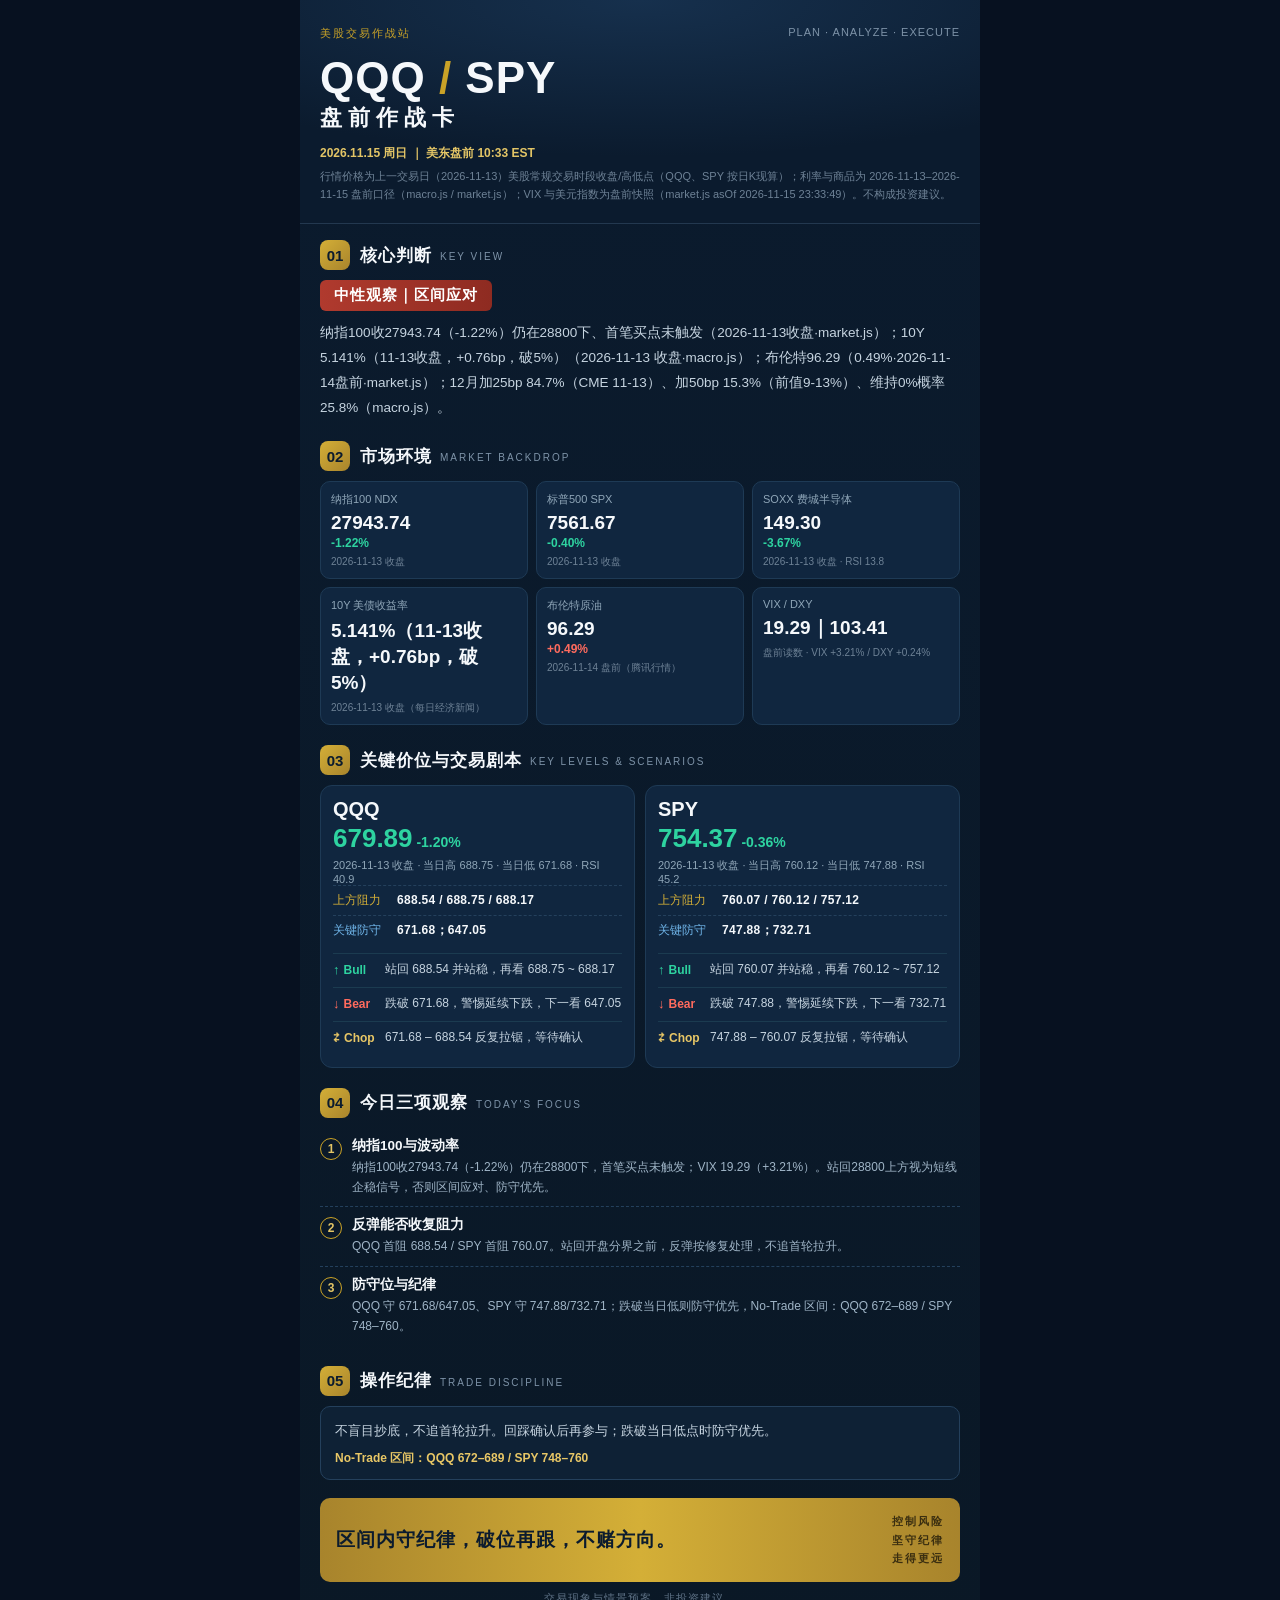
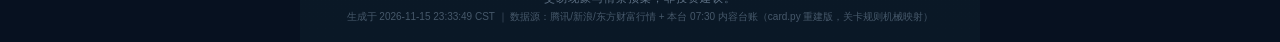
==== card.html @ 2111be75 "data: refresh 2026-11-15 15:33:56 UTC" ====
<!DOCTYPE html>
<html lang="zh-CN"><head><meta charset="UTF-8">
<meta name="viewport" content="width=device-width,initial-scale=1">
<title>QQQ / SPY 盘前作战卡 2026.11.15 周日</title>
<style>
*{margin:0;padding:0;box-sizing:border-box}
body{background:#071120;font-family:-apple-system,BlinkMacSystemFont,"PingFang SC","Hiragino Sans GB","Microsoft YaHei",sans-serif;color:#EAF0F6}
.card{max-width:680px;margin:0 auto;background:linear-gradient(180deg,#0B1B2E 0%,#0A1826 100%);padding:0 0 18px}
.hd{padding:26px 20px 20px;background:radial-gradient(120% 100% at 50% 0%,#16304D 0%,#0B1B2E 70%);border-bottom:1px solid #23384F}
.hd .brand{display:flex;justify-content:space-between;font-size:11px;color:#C9A227;letter-spacing:2px;margin-bottom:14px}
.hd .brand .r{color:#7E93A8;letter-spacing:1px}
.hd h1{font-size:44px;font-weight:900;color:#F5F8FB;letter-spacing:1px;line-height:1.05}
.hd h1 span{color:#C9A227}
.hd .sub{font-size:22px;font-weight:800;color:#F5F8FB;margin-top:2px;letter-spacing:6px}
.hd .meta{margin-top:12px;font-size:12px;color:#9FB4C6}
.hd .meta b{color:#E3C566;font-weight:700}
.hd .note{margin-top:6px;font-size:11px;color:#6E8296;line-height:1.6}
.sec{padding:16px 20px 4px}
.sec .st{display:flex;align-items:center;margin-bottom:10px}
.sec .no{width:30px;height:30px;border-radius:8px;background:linear-gradient(135deg,#D4AF37,#A8842C);color:#0B1B2E;font-weight:900;font-size:15px;display:flex;align-items:center;justify-content:center;margin-right:10px}
.sec .tt{font-size:17px;font-weight:800;color:#F5F8FB;letter-spacing:1px}
.sec .en{font-size:10px;color:#7E93A8;letter-spacing:2px;margin-left:8px;margin-top:3px}
.tag{display:inline-block;background:linear-gradient(90deg,#B03A2E,#8E2B21);color:#fff;font-size:15px;font-weight:800;padding:6px 14px;border-radius:6px;margin-bottom:10px;letter-spacing:1px}
.kv{font-size:13.5px;line-height:1.85;color:#C6D4E0}
.kv b{color:#F5F8FB}
.tiles{display:grid;grid-template-columns:1fr 1fr 1fr;gap:8px}
.tile{background:#10263F;border:1px solid #1E3A55;border-radius:10px;padding:10px 10px 9px}
.tile .l{font-size:11px;color:#8FA6B8;margin-bottom:5px;white-space:nowrap;overflow:hidden;text-overflow:ellipsis}
.tile .v{font-size:19px;font-weight:800;color:#F5F8FB}
.tile .p{font-size:12px;font-weight:700;margin-top:2px}
.tile .s{font-size:10px;color:#6E8296;margin-top:4px;line-height:1.5}
.up{color:#FF6B5E}.dn{color:#2ED3A0}
.cols{display:grid;grid-template-columns:1fr 1fr;gap:10px}
.panel{background:#10263F;border:1px solid #1E3A55;border-radius:12px;padding:12px}
.panel .tk{font-size:20px;font-weight:900;color:#F5F8FB}
.panel .px{font-size:26px;font-weight:900;margin-top:2px}
.panel .hl{font-size:11px;color:#8FA6B8;margin-top:4px}
.lv{display:flex;border-top:1px dashed #24405C;padding:6px 0;font-size:12px;align-items:baseline}
.lv .k{width:64px;color:#8FA6B8;flex:none}
.lv .val{color:#F5F8FB;font-weight:700;letter-spacing:.3px}
.lv.gold .k{color:#D4AF37}
.lv.blue .k{color:#6FB4E8}
.sc{margin-top:8px}
.sc .row{display:flex;align-items:flex-start;padding:6px 0;border-top:1px solid #1B3B50;font-size:12px;line-height:1.6}
.sc .row .lb{flex:none;width:52px;font-weight:800;display:flex;align-items:center}
.sc .row .tx{color:#C6D4E0}
.sc .b .lb{color:#2ED3A0}.sc .r .lb{color:#FF6B5E}.sc .c .lb{color:#E8C766}
.sc .ar{font-size:13px;margin-right:4px}
.obs{display:flex;padding:9px 0;border-bottom:1px dashed #24405C}
.obs:last-child{border-bottom:none}
.obs .n{flex:none;width:22px;height:22px;border-radius:50%;border:1px solid #C9A227;color:#E3C566;font-size:12px;font-weight:800;display:flex;align-items:center;justify-content:center;margin-right:10px;margin-top:1px}
.obs .t{font-size:13.5px;font-weight:800;color:#F5F8FB}
.obs .d{font-size:12px;color:#9FB4C6;line-height:1.7;margin-top:2px}
.disc{background:#0E2135;border:1px solid #24405C;border-radius:10px;padding:12px 14px}
.disc .p1{font-size:13px;color:#C6D4E0;line-height:1.8}
.disc .nt{margin-top:8px;font-size:12px;color:#E8C766;font-weight:700}
.banner{margin:14px 20px 0;background:linear-gradient(90deg,#A8842C,#D4AF37,#A8842C);border-radius:10px;padding:14px 16px;display:flex;justify-content:space-between;align-items:center}
.banner .big{font-size:19px;font-weight:900;color:#0B1B2E;letter-spacing:1px}
.banner .side{font-size:11px;color:#3A2E10;font-weight:800;text-align:right;line-height:1.7;letter-spacing:2px}
.foot-note{text-align:center;font-size:10.5px;color:#5E7185;margin-top:10px;letter-spacing:1px}
.gen{text-align:center;font-size:10px;color:#46586A;margin-top:4px}
</style></head>
<body><div class="card">
<div class="hd">
  <div class="brand"><div>美股交易作战站</div><div class="r">PLAN · ANALYZE · EXECUTE</div></div>
  <h1>QQQ <span>/</span> SPY</h1>
  <div class="sub">盘前作战卡</div>
  <div class="meta"><b>2026.11.15 周日 ｜ 美东盘前 10:33 EST</b></div>
  <div class="note">行情价格为上一交易日（2026-11-13）美股常规交易时段收盘/高低点（QQQ、SPY 按日K现算）；利率与商品为 2026-11-13–2026-11-15 盘前口径（macro.js / market.js）；VIX 与美元指数为盘前快照（market.js asOf 2026-11-15 23:33:49）。不构成投资建议。</div>
</div>

<div class="sec"><div class="st"><div class="no">01</div><div class="tt">核心判断</div><div class="en">KEY VIEW</div></div>
  <div class="tag">中性观察｜区间应对</div>
  <div class="kv">纳指100收27943.74（-1.22%）仍在28800下、首笔买点未触发（2026-11-13收盘·market.js）；10Y 5.141%（11-13收盘，+0.76bp，破5%）（2026-11-13 收盘·macro.js）；布伦特96.29（0.49%·2026-11-14盘前·market.js）；12月加25bp 84.7%（CME 11-13）、加50bp 15.3%（前值9-13%）、维持0%概率25.8%（macro.js）。</div>
</div>

<div class="sec"><div class="st"><div class="no">02</div><div class="tt">市场环境</div><div class="en">MARKET BACKDROP</div></div>
  <div class="tiles"><div class="tile"><div class="l">纳指100 NDX</div><div class="v">27943.74</div><div class="p dn">-1.22%</div><div class="s">2026-11-13 收盘</div></div><div class="tile"><div class="l">标普500 SPX</div><div class="v">7561.67</div><div class="p dn">-0.40%</div><div class="s">2026-11-13 收盘</div></div><div class="tile"><div class="l">SOXX 费城半导体</div><div class="v">149.30</div><div class="p dn">-3.67%</div><div class="s">2026-11-13 收盘 · RSI 13.8</div></div><div class="tile"><div class="l">10Y 美债收益率</div><div class="v">5.141%（11-13收盘，+0.76bp，破5%）</div><div class="p "></div><div class="s">2026-11-13 收盘（每日经济新闻）</div></div><div class="tile"><div class="l">布伦特原油</div><div class="v">96.29</div><div class="p up">+0.49%</div><div class="s">2026-11-14 盘前（腾讯行情）</div></div><div class="tile"><div class="l">VIX / DXY</div><div class="v">19.29｜103.41</div><div class="p "></div><div class="s">盘前读数 · VIX +3.21% / DXY +0.24%</div></div></div>
</div>

<div class="sec"><div class="st"><div class="no">03</div><div class="tt">关键价位与交易剧本</div><div class="en">KEY LEVELS &amp; SCENARIOS</div></div>
  <div class="cols"><div class="panel"><div class="tk">QQQ</div><div class="px dn">679.89<span style="font-size:14px"> -1.20%</span></div><div class="hl">2026-11-13 收盘 · 当日高 688.75 · 当日低 671.68 · RSI 40.9</div><div class="lv gold"><div class="k">上方阻力</div><div class="val">688.54 / 688.75 / 688.17</div></div><div class="lv blue"><div class="k">关键防守</div><div class="val">671.68；647.05</div></div><div class="sc"><div class="row b"><div class="lb"><span class="ar">↑</span>Bull</div><div class="tx">站回 688.54 并站稳，再看 688.75 ~ 688.17</div></div><div class="row r"><div class="lb"><span class="ar">↓</span>Bear</div><div class="tx">跌破 671.68，警惕延续下跌，下一看 647.05</div></div><div class="row c"><div class="lb"><span class="ar">⇄</span>Chop</div><div class="tx">671.68 – 688.54 反复拉锯，等待确认</div></div></div></div><div class="panel"><div class="tk">SPY</div><div class="px dn">754.37<span style="font-size:14px"> -0.36%</span></div><div class="hl">2026-11-13 收盘 · 当日高 760.12 · 当日低 747.88 · RSI 45.2</div><div class="lv gold"><div class="k">上方阻力</div><div class="val">760.07 / 760.12 / 757.12</div></div><div class="lv blue"><div class="k">关键防守</div><div class="val">747.88；732.71</div></div><div class="sc"><div class="row b"><div class="lb"><span class="ar">↑</span>Bull</div><div class="tx">站回 760.07 并站稳，再看 760.12 ~ 757.12</div></div><div class="row r"><div class="lb"><span class="ar">↓</span>Bear</div><div class="tx">跌破 747.88，警惕延续下跌，下一看 732.71</div></div><div class="row c"><div class="lb"><span class="ar">⇄</span>Chop</div><div class="tx">747.88 – 760.07 反复拉锯，等待确认</div></div></div></div></div>
</div>

<div class="sec"><div class="st"><div class="no">04</div><div class="tt">今日三项观察</div><div class="en">TODAY'S FOCUS</div></div>
  <div class="obs"><div class="n">1</div><div><div class="t">纳指100与波动率</div><div class="d">纳指100收27943.74（-1.22%）仍在28800下，首笔买点未触发；VIX 19.29（+3.21%）。站回28800上方视为短线企稳信号，否则区间应对、防守优先。</div></div></div><div class="obs"><div class="n">2</div><div><div class="t">反弹能否收复阻力</div><div class="d">QQQ 首阻 688.54 / SPY 首阻 760.07。站回开盘分界之前，反弹按修复处理，不追首轮拉升。</div></div></div><div class="obs"><div class="n">3</div><div><div class="t">防守位与纪律</div><div class="d">QQQ 守 671.68/647.05、SPY 守 747.88/732.71；跌破当日低则防守优先，No-Trade 区间：QQQ 672–689 / SPY 748–760。</div></div></div>
</div>

<div class="sec"><div class="st"><div class="no">05</div><div class="tt">操作纪律</div><div class="en">TRADE DISCIPLINE</div></div>
  <div class="disc">
    <div class="p1">不盲目抄底，不追首轮拉升。回踩确认后再参与；跌破当日低点时防守优先。</div>
    <div class="nt">No-Trade 区间：QQQ 672–689 / SPY 748–760</div>
  </div>
</div>

<div class="banner"><div class="big">区间内守纪律，破位再跟，不赌方向。</div><div class="side">控制风险<br>坚守纪律<br>走得更远</div></div>
<div class="foot-note">交易现象与情景预案，非投资建议。</div>
<div class="gen">生成于 2026-11-15 23:33:49 CST ｜ 数据源：腾讯/新浪/东方财富行情 + 本台 07:30 内容台账（card.py 重建版，关卡规则机械映射）</div>
</div></body></html>
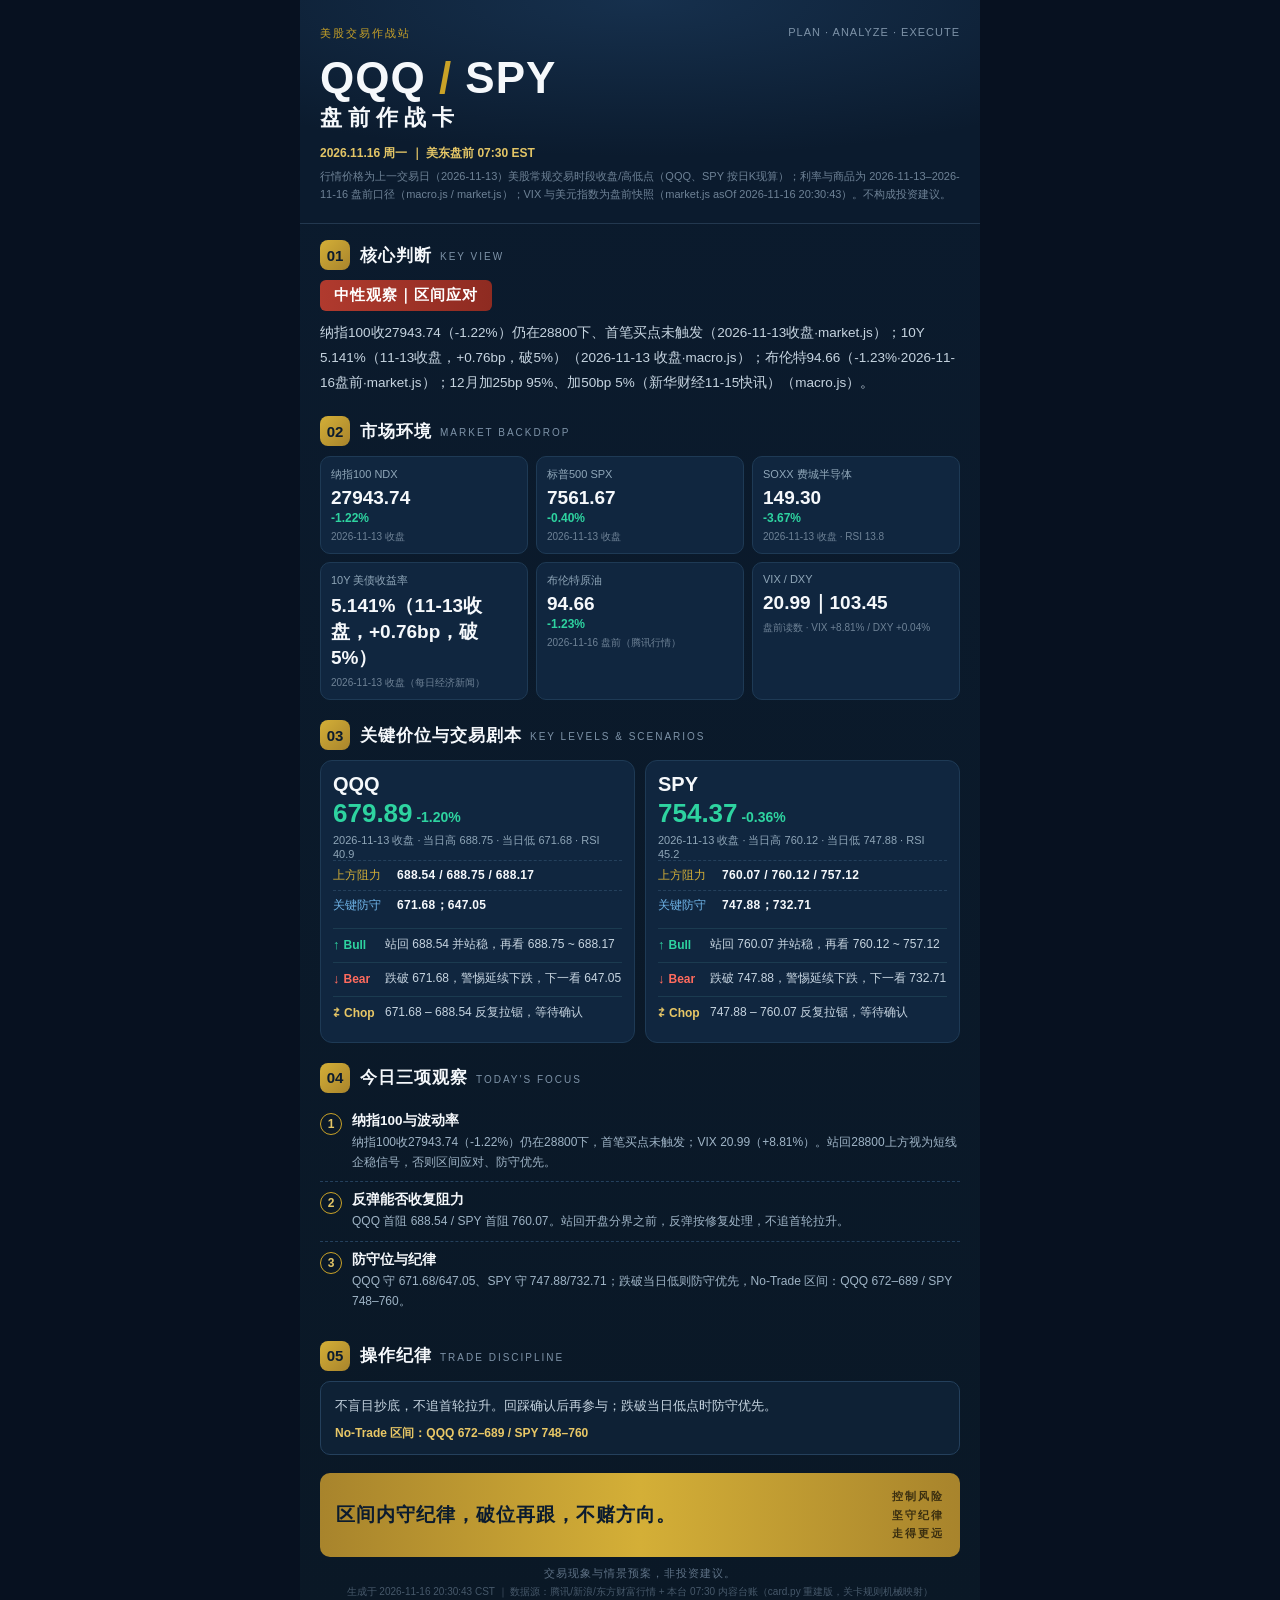
==== commit 74d96172: "data: refresh 2026-11-16T12:31:49Z" ====
--- a/card.html
+++ b/card.html
@@ -1,7 +1,7 @@
 <!DOCTYPE html>
 <html lang="zh-CN"><head><meta charset="UTF-8">
 <meta name="viewport" content="width=device-width,initial-scale=1">
-<title>QQQ / SPY 盘前作战卡 2026.11.15 周日</title>
+<title>QQQ / SPY 盘前作战卡 2026.11.16 周一</title>
 <style>
 *{margin:0;padding:0;box-sizing:border-box}
 body{background:#071120;font-family:-apple-system,BlinkMacSystemFont,"PingFang SC","Hiragino Sans GB","Microsoft YaHei",sans-serif;color:#EAF0F6}
@@ -65,17 +65,17 @@
   <div class="brand"><div>美股交易作战站</div><div class="r">PLAN · ANALYZE · EXECUTE</div></div>
   <h1>QQQ <span>/</span> SPY</h1>
   <div class="sub">盘前作战卡</div>
-  <div class="meta"><b>2026.11.15 周日 ｜ 美东盘前 10:33 EST</b></div>
-  <div class="note">行情价格为上一交易日（2026-11-13）美股常规交易时段收盘/高低点（QQQ、SPY 按日K现算）；利率与商品为 2026-11-13–2026-11-15 盘前口径（macro.js / market.js）；VIX 与美元指数为盘前快照（market.js asOf 2026-11-15 23:33:49）。不构成投资建议。</div>
+  <div class="meta"><b>2026.11.16 周一 ｜ 美东盘前 07:30 EST</b></div>
+  <div class="note">行情价格为上一交易日（2026-11-13）美股常规交易时段收盘/高低点（QQQ、SPY 按日K现算）；利率与商品为 2026-11-13–2026-11-16 盘前口径（macro.js / market.js）；VIX 与美元指数为盘前快照（market.js asOf 2026-11-16 20:30:43）。不构成投资建议。</div>
 </div>
 
 <div class="sec"><div class="st"><div class="no">01</div><div class="tt">核心判断</div><div class="en">KEY VIEW</div></div>
   <div class="tag">中性观察｜区间应对</div>
-  <div class="kv">纳指100收27943.74（-1.22%）仍在28800下、首笔买点未触发（2026-11-13收盘·market.js）；10Y 5.141%（11-13收盘，+0.76bp，破5%）（2026-11-13 收盘·macro.js）；布伦特96.29（0.49%·2026-11-14盘前·market.js）；12月加25bp 84.7%（CME 11-13）、加50bp 15.3%（前值9-13%）、维持0%概率25.8%（macro.js）。</div>
+  <div class="kv">纳指100收27943.74（-1.22%）仍在28800下、首笔买点未触发（2026-11-13收盘·market.js）；10Y 5.141%（11-13收盘，+0.76bp，破5%）（2026-11-13 收盘·macro.js）；布伦特94.66（-1.23%·2026-11-16盘前·market.js）；12月加25bp 95%、加50bp 5%（新华财经11-15快讯）（macro.js）。</div>
 </div>
 
 <div class="sec"><div class="st"><div class="no">02</div><div class="tt">市场环境</div><div class="en">MARKET BACKDROP</div></div>
-  <div class="tiles"><div class="tile"><div class="l">纳指100 NDX</div><div class="v">27943.74</div><div class="p dn">-1.22%</div><div class="s">2026-11-13 收盘</div></div><div class="tile"><div class="l">标普500 SPX</div><div class="v">7561.67</div><div class="p dn">-0.40%</div><div class="s">2026-11-13 收盘</div></div><div class="tile"><div class="l">SOXX 费城半导体</div><div class="v">149.30</div><div class="p dn">-3.67%</div><div class="s">2026-11-13 收盘 · RSI 13.8</div></div><div class="tile"><div class="l">10Y 美债收益率</div><div class="v">5.141%（11-13收盘，+0.76bp，破5%）</div><div class="p "></div><div class="s">2026-11-13 收盘（每日经济新闻）</div></div><div class="tile"><div class="l">布伦特原油</div><div class="v">96.29</div><div class="p up">+0.49%</div><div class="s">2026-11-14 盘前（腾讯行情）</div></div><div class="tile"><div class="l">VIX / DXY</div><div class="v">19.29｜103.41</div><div class="p "></div><div class="s">盘前读数 · VIX +3.21% / DXY +0.24%</div></div></div>
+  <div class="tiles"><div class="tile"><div class="l">纳指100 NDX</div><div class="v">27943.74</div><div class="p dn">-1.22%</div><div class="s">2026-11-13 收盘</div></div><div class="tile"><div class="l">标普500 SPX</div><div class="v">7561.67</div><div class="p dn">-0.40%</div><div class="s">2026-11-13 收盘</div></div><div class="tile"><div class="l">SOXX 费城半导体</div><div class="v">149.30</div><div class="p dn">-3.67%</div><div class="s">2026-11-13 收盘 · RSI 13.8</div></div><div class="tile"><div class="l">10Y 美债收益率</div><div class="v">5.141%（11-13收盘，+0.76bp，破5%）</div><div class="p "></div><div class="s">2026-11-13 收盘（每日经济新闻）</div></div><div class="tile"><div class="l">布伦特原油</div><div class="v">94.66</div><div class="p dn">-1.23%</div><div class="s">2026-11-16 盘前（腾讯行情）</div></div><div class="tile"><div class="l">VIX / DXY</div><div class="v">20.99｜103.45</div><div class="p "></div><div class="s">盘前读数 · VIX +8.81% / DXY +0.04%</div></div></div>
 </div>
 
 <div class="sec"><div class="st"><div class="no">03</div><div class="tt">关键价位与交易剧本</div><div class="en">KEY LEVELS &amp; SCENARIOS</div></div>
@@ -83,7 +83,7 @@
 </div>
 
 <div class="sec"><div class="st"><div class="no">04</div><div class="tt">今日三项观察</div><div class="en">TODAY'S FOCUS</div></div>
-  <div class="obs"><div class="n">1</div><div><div class="t">纳指100与波动率</div><div class="d">纳指100收27943.74（-1.22%）仍在28800下，首笔买点未触发；VIX 19.29（+3.21%）。站回28800上方视为短线企稳信号，否则区间应对、防守优先。</div></div></div><div class="obs"><div class="n">2</div><div><div class="t">反弹能否收复阻力</div><div class="d">QQQ 首阻 688.54 / SPY 首阻 760.07。站回开盘分界之前，反弹按修复处理，不追首轮拉升。</div></div></div><div class="obs"><div class="n">3</div><div><div class="t">防守位与纪律</div><div class="d">QQQ 守 671.68/647.05、SPY 守 747.88/732.71；跌破当日低则防守优先，No-Trade 区间：QQQ 672–689 / SPY 748–760。</div></div></div>
+  <div class="obs"><div class="n">1</div><div><div class="t">纳指100与波动率</div><div class="d">纳指100收27943.74（-1.22%）仍在28800下，首笔买点未触发；VIX 20.99（+8.81%）。站回28800上方视为短线企稳信号，否则区间应对、防守优先。</div></div></div><div class="obs"><div class="n">2</div><div><div class="t">反弹能否收复阻力</div><div class="d">QQQ 首阻 688.54 / SPY 首阻 760.07。站回开盘分界之前，反弹按修复处理，不追首轮拉升。</div></div></div><div class="obs"><div class="n">3</div><div><div class="t">防守位与纪律</div><div class="d">QQQ 守 671.68/647.05、SPY 守 747.88/732.71；跌破当日低则防守优先，No-Trade 区间：QQQ 672–689 / SPY 748–760。</div></div></div>
 </div>
 
 <div class="sec"><div class="st"><div class="no">05</div><div class="tt">操作纪律</div><div class="en">TRADE DISCIPLINE</div></div>
@@ -95,5 +95,5 @@
 
 <div class="banner"><div class="big">区间内守纪律，破位再跟，不赌方向。</div><div class="side">控制风险<br>坚守纪律<br>走得更远</div></div>
 <div class="foot-note">交易现象与情景预案，非投资建议。</div>
-<div class="gen">生成于 2026-11-15 23:33:49 CST ｜ 数据源：腾讯/新浪/东方财富行情 + 本台 07:30 内容台账（card.py 重建版，关卡规则机械映射）</div>
+<div class="gen">生成于 2026-11-16 20:30:43 CST ｜ 数据源：腾讯/新浪/东方财富行情 + 本台 07:30 内容台账（card.py 重建版，关卡规则机械映射）</div>
 </div></body></html>
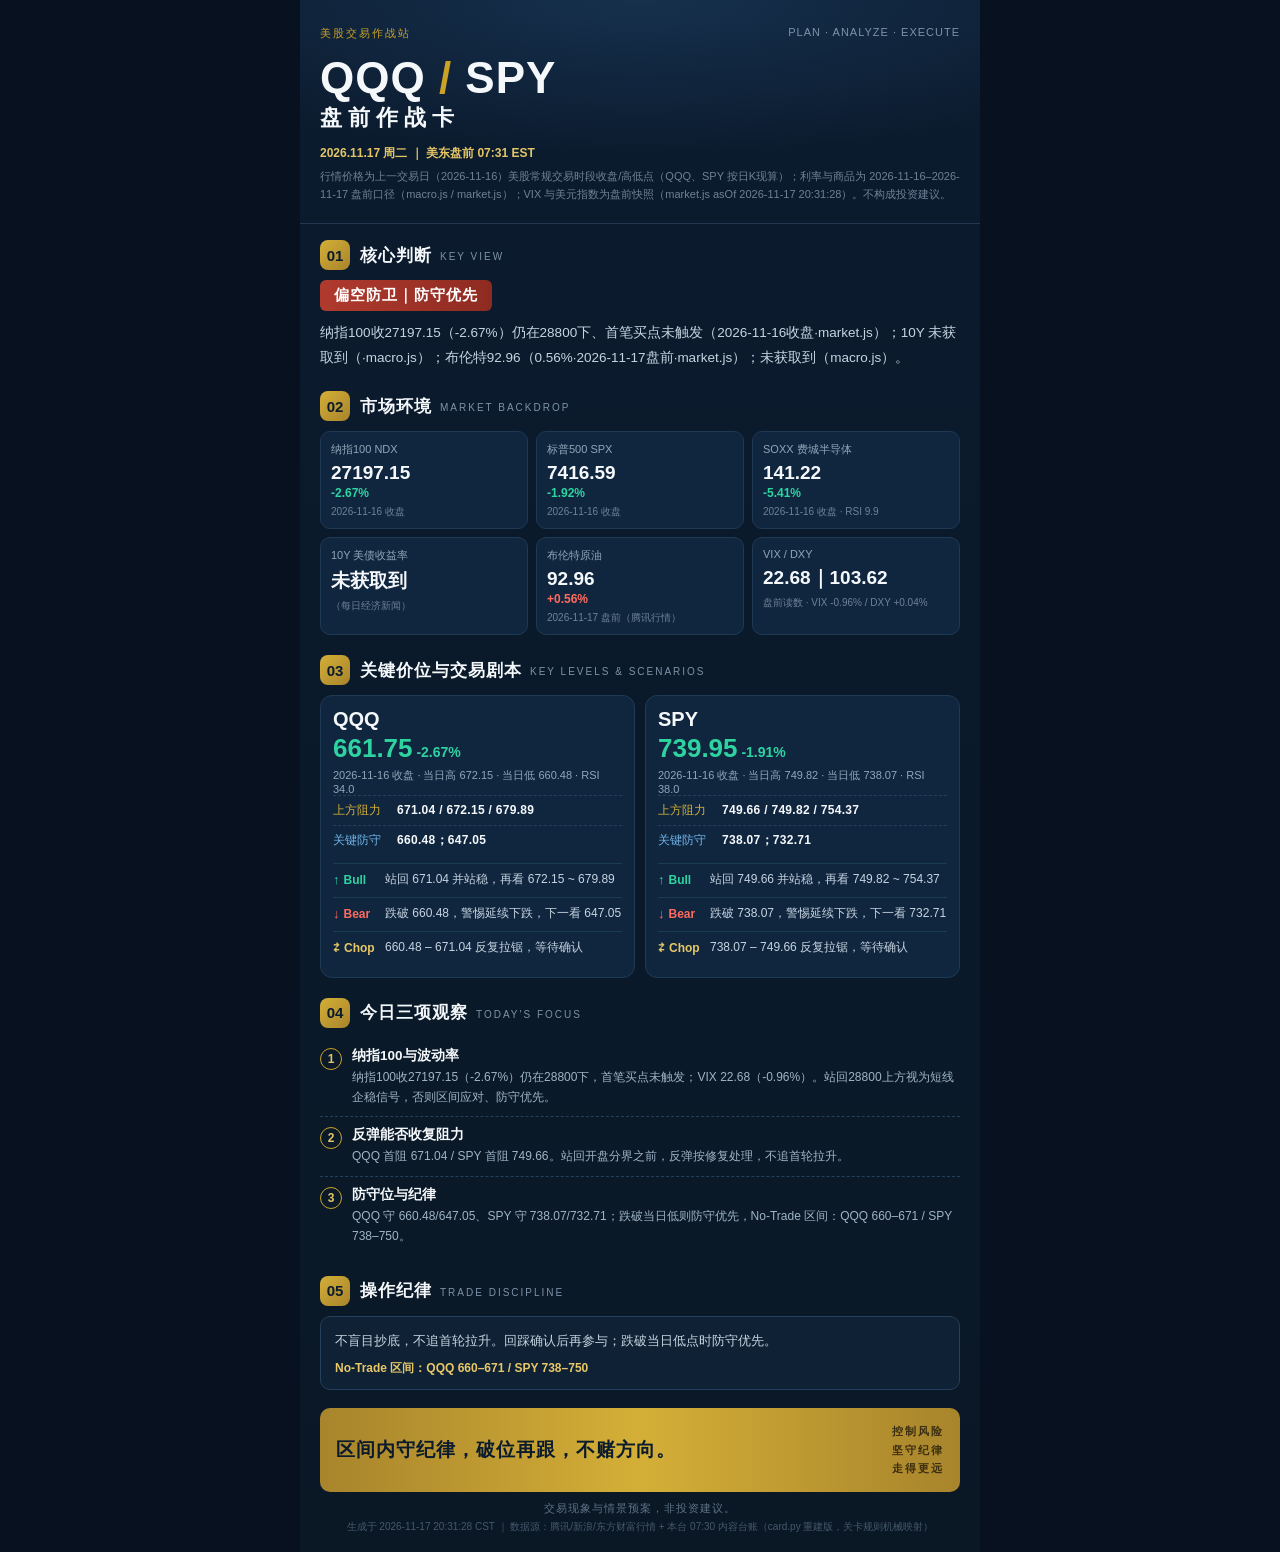
==== commit d2bb314c: "data: refresh 2026-11-17T12:32:02Z" ====
--- a/card.html
+++ b/card.html
@@ -1,7 +1,7 @@
 <!DOCTYPE html>
 <html lang="zh-CN"><head><meta charset="UTF-8">
 <meta name="viewport" content="width=device-width,initial-scale=1">
-<title>QQQ / SPY 盘前作战卡 2026.11.16 周一</title>
+<title>QQQ / SPY 盘前作战卡 2026.11.17 周二</title>
 <style>
 *{margin:0;padding:0;box-sizing:border-box}
 body{background:#071120;font-family:-apple-system,BlinkMacSystemFont,"PingFang SC","Hiragino Sans GB","Microsoft YaHei",sans-serif;color:#EAF0F6}
@@ -65,35 +65,35 @@
   <div class="brand"><div>美股交易作战站</div><div class="r">PLAN · ANALYZE · EXECUTE</div></div>
   <h1>QQQ <span>/</span> SPY</h1>
   <div class="sub">盘前作战卡</div>
-  <div class="meta"><b>2026.11.16 周一 ｜ 美东盘前 07:30 EST</b></div>
-  <div class="note">行情价格为上一交易日（2026-11-13）美股常规交易时段收盘/高低点（QQQ、SPY 按日K现算）；利率与商品为 2026-11-13–2026-11-16 盘前口径（macro.js / market.js）；VIX 与美元指数为盘前快照（market.js asOf 2026-11-16 20:30:43）。不构成投资建议。</div>
+  <div class="meta"><b>2026.11.17 周二 ｜ 美东盘前 07:31 EST</b></div>
+  <div class="note">行情价格为上一交易日（2026-11-16）美股常规交易时段收盘/高低点（QQQ、SPY 按日K现算）；利率与商品为 2026-11-16–2026-11-17 盘前口径（macro.js / market.js）；VIX 与美元指数为盘前快照（market.js asOf 2026-11-17 20:31:28）。不构成投资建议。</div>
 </div>
 
 <div class="sec"><div class="st"><div class="no">01</div><div class="tt">核心判断</div><div class="en">KEY VIEW</div></div>
-  <div class="tag">中性观察｜区间应对</div>
-  <div class="kv">纳指100收27943.74（-1.22%）仍在28800下、首笔买点未触发（2026-11-13收盘·market.js）；10Y 5.141%（11-13收盘，+0.76bp，破5%）（2026-11-13 收盘·macro.js）；布伦特94.66（-1.23%·2026-11-16盘前·market.js）；12月加25bp 95%、加50bp 5%（新华财经11-15快讯）（macro.js）。</div>
+  <div class="tag">偏空防卫｜防守优先</div>
+  <div class="kv">纳指100收27197.15（-2.67%）仍在28800下、首笔买点未触发（2026-11-16收盘·market.js）；10Y 未获取到（·macro.js）；布伦特92.96（0.56%·2026-11-17盘前·market.js）；未获取到（macro.js）。</div>
 </div>
 
 <div class="sec"><div class="st"><div class="no">02</div><div class="tt">市场环境</div><div class="en">MARKET BACKDROP</div></div>
-  <div class="tiles"><div class="tile"><div class="l">纳指100 NDX</div><div class="v">27943.74</div><div class="p dn">-1.22%</div><div class="s">2026-11-13 收盘</div></div><div class="tile"><div class="l">标普500 SPX</div><div class="v">7561.67</div><div class="p dn">-0.40%</div><div class="s">2026-11-13 收盘</div></div><div class="tile"><div class="l">SOXX 费城半导体</div><div class="v">149.30</div><div class="p dn">-3.67%</div><div class="s">2026-11-13 收盘 · RSI 13.8</div></div><div class="tile"><div class="l">10Y 美债收益率</div><div class="v">5.141%（11-13收盘，+0.76bp，破5%）</div><div class="p "></div><div class="s">2026-11-13 收盘（每日经济新闻）</div></div><div class="tile"><div class="l">布伦特原油</div><div class="v">94.66</div><div class="p dn">-1.23%</div><div class="s">2026-11-16 盘前（腾讯行情）</div></div><div class="tile"><div class="l">VIX / DXY</div><div class="v">20.99｜103.45</div><div class="p "></div><div class="s">盘前读数 · VIX +8.81% / DXY +0.04%</div></div></div>
+  <div class="tiles"><div class="tile"><div class="l">纳指100 NDX</div><div class="v">27197.15</div><div class="p dn">-2.67%</div><div class="s">2026-11-16 收盘</div></div><div class="tile"><div class="l">标普500 SPX</div><div class="v">7416.59</div><div class="p dn">-1.92%</div><div class="s">2026-11-16 收盘</div></div><div class="tile"><div class="l">SOXX 费城半导体</div><div class="v">141.22</div><div class="p dn">-5.41%</div><div class="s">2026-11-16 收盘 · RSI 9.9</div></div><div class="tile"><div class="l">10Y 美债收益率</div><div class="v">未获取到</div><div class="p "></div><div class="s">（每日经济新闻）</div></div><div class="tile"><div class="l">布伦特原油</div><div class="v">92.96</div><div class="p up">+0.56%</div><div class="s">2026-11-17 盘前（腾讯行情）</div></div><div class="tile"><div class="l">VIX / DXY</div><div class="v">22.68｜103.62</div><div class="p "></div><div class="s">盘前读数 · VIX -0.96% / DXY +0.04%</div></div></div>
 </div>
 
 <div class="sec"><div class="st"><div class="no">03</div><div class="tt">关键价位与交易剧本</div><div class="en">KEY LEVELS &amp; SCENARIOS</div></div>
-  <div class="cols"><div class="panel"><div class="tk">QQQ</div><div class="px dn">679.89<span style="font-size:14px"> -1.20%</span></div><div class="hl">2026-11-13 收盘 · 当日高 688.75 · 当日低 671.68 · RSI 40.9</div><div class="lv gold"><div class="k">上方阻力</div><div class="val">688.54 / 688.75 / 688.17</div></div><div class="lv blue"><div class="k">关键防守</div><div class="val">671.68；647.05</div></div><div class="sc"><div class="row b"><div class="lb"><span class="ar">↑</span>Bull</div><div class="tx">站回 688.54 并站稳，再看 688.75 ~ 688.17</div></div><div class="row r"><div class="lb"><span class="ar">↓</span>Bear</div><div class="tx">跌破 671.68，警惕延续下跌，下一看 647.05</div></div><div class="row c"><div class="lb"><span class="ar">⇄</span>Chop</div><div class="tx">671.68 – 688.54 反复拉锯，等待确认</div></div></div></div><div class="panel"><div class="tk">SPY</div><div class="px dn">754.37<span style="font-size:14px"> -0.36%</span></div><div class="hl">2026-11-13 收盘 · 当日高 760.12 · 当日低 747.88 · RSI 45.2</div><div class="lv gold"><div class="k">上方阻力</div><div class="val">760.07 / 760.12 / 757.12</div></div><div class="lv blue"><div class="k">关键防守</div><div class="val">747.88；732.71</div></div><div class="sc"><div class="row b"><div class="lb"><span class="ar">↑</span>Bull</div><div class="tx">站回 760.07 并站稳，再看 760.12 ~ 757.12</div></div><div class="row r"><div class="lb"><span class="ar">↓</span>Bear</div><div class="tx">跌破 747.88，警惕延续下跌，下一看 732.71</div></div><div class="row c"><div class="lb"><span class="ar">⇄</span>Chop</div><div class="tx">747.88 – 760.07 反复拉锯，等待确认</div></div></div></div></div>
+  <div class="cols"><div class="panel"><div class="tk">QQQ</div><div class="px dn">661.75<span style="font-size:14px"> -2.67%</span></div><div class="hl">2026-11-16 收盘 · 当日高 672.15 · 当日低 660.48 · RSI 34.0</div><div class="lv gold"><div class="k">上方阻力</div><div class="val">671.04 / 672.15 / 679.89</div></div><div class="lv blue"><div class="k">关键防守</div><div class="val">660.48；647.05</div></div><div class="sc"><div class="row b"><div class="lb"><span class="ar">↑</span>Bull</div><div class="tx">站回 671.04 并站稳，再看 672.15 ~ 679.89</div></div><div class="row r"><div class="lb"><span class="ar">↓</span>Bear</div><div class="tx">跌破 660.48，警惕延续下跌，下一看 647.05</div></div><div class="row c"><div class="lb"><span class="ar">⇄</span>Chop</div><div class="tx">660.48 – 671.04 反复拉锯，等待确认</div></div></div></div><div class="panel"><div class="tk">SPY</div><div class="px dn">739.95<span style="font-size:14px"> -1.91%</span></div><div class="hl">2026-11-16 收盘 · 当日高 749.82 · 当日低 738.07 · RSI 38.0</div><div class="lv gold"><div class="k">上方阻力</div><div class="val">749.66 / 749.82 / 754.37</div></div><div class="lv blue"><div class="k">关键防守</div><div class="val">738.07；732.71</div></div><div class="sc"><div class="row b"><div class="lb"><span class="ar">↑</span>Bull</div><div class="tx">站回 749.66 并站稳，再看 749.82 ~ 754.37</div></div><div class="row r"><div class="lb"><span class="ar">↓</span>Bear</div><div class="tx">跌破 738.07，警惕延续下跌，下一看 732.71</div></div><div class="row c"><div class="lb"><span class="ar">⇄</span>Chop</div><div class="tx">738.07 – 749.66 反复拉锯，等待确认</div></div></div></div></div>
 </div>
 
 <div class="sec"><div class="st"><div class="no">04</div><div class="tt">今日三项观察</div><div class="en">TODAY'S FOCUS</div></div>
-  <div class="obs"><div class="n">1</div><div><div class="t">纳指100与波动率</div><div class="d">纳指100收27943.74（-1.22%）仍在28800下，首笔买点未触发；VIX 20.99（+8.81%）。站回28800上方视为短线企稳信号，否则区间应对、防守优先。</div></div></div><div class="obs"><div class="n">2</div><div><div class="t">反弹能否收复阻力</div><div class="d">QQQ 首阻 688.54 / SPY 首阻 760.07。站回开盘分界之前，反弹按修复处理，不追首轮拉升。</div></div></div><div class="obs"><div class="n">3</div><div><div class="t">防守位与纪律</div><div class="d">QQQ 守 671.68/647.05、SPY 守 747.88/732.71；跌破当日低则防守优先，No-Trade 区间：QQQ 672–689 / SPY 748–760。</div></div></div>
+  <div class="obs"><div class="n">1</div><div><div class="t">纳指100与波动率</div><div class="d">纳指100收27197.15（-2.67%）仍在28800下，首笔买点未触发；VIX 22.68（-0.96%）。站回28800上方视为短线企稳信号，否则区间应对、防守优先。</div></div></div><div class="obs"><div class="n">2</div><div><div class="t">反弹能否收复阻力</div><div class="d">QQQ 首阻 671.04 / SPY 首阻 749.66。站回开盘分界之前，反弹按修复处理，不追首轮拉升。</div></div></div><div class="obs"><div class="n">3</div><div><div class="t">防守位与纪律</div><div class="d">QQQ 守 660.48/647.05、SPY 守 738.07/732.71；跌破当日低则防守优先，No-Trade 区间：QQQ 660–671 / SPY 738–750。</div></div></div>
 </div>
 
 <div class="sec"><div class="st"><div class="no">05</div><div class="tt">操作纪律</div><div class="en">TRADE DISCIPLINE</div></div>
   <div class="disc">
     <div class="p1">不盲目抄底，不追首轮拉升。回踩确认后再参与；跌破当日低点时防守优先。</div>
-    <div class="nt">No-Trade 区间：QQQ 672–689 / SPY 748–760</div>
+    <div class="nt">No-Trade 区间：QQQ 660–671 / SPY 738–750</div>
   </div>
 </div>
 
 <div class="banner"><div class="big">区间内守纪律，破位再跟，不赌方向。</div><div class="side">控制风险<br>坚守纪律<br>走得更远</div></div>
 <div class="foot-note">交易现象与情景预案，非投资建议。</div>
-<div class="gen">生成于 2026-11-16 20:30:43 CST ｜ 数据源：腾讯/新浪/东方财富行情 + 本台 07:30 内容台账（card.py 重建版，关卡规则机械映射）</div>
+<div class="gen">生成于 2026-11-17 20:31:28 CST ｜ 数据源：腾讯/新浪/东方财富行情 + 本台 07:30 内容台账（card.py 重建版，关卡规则机械映射）</div>
 </div></body></html>
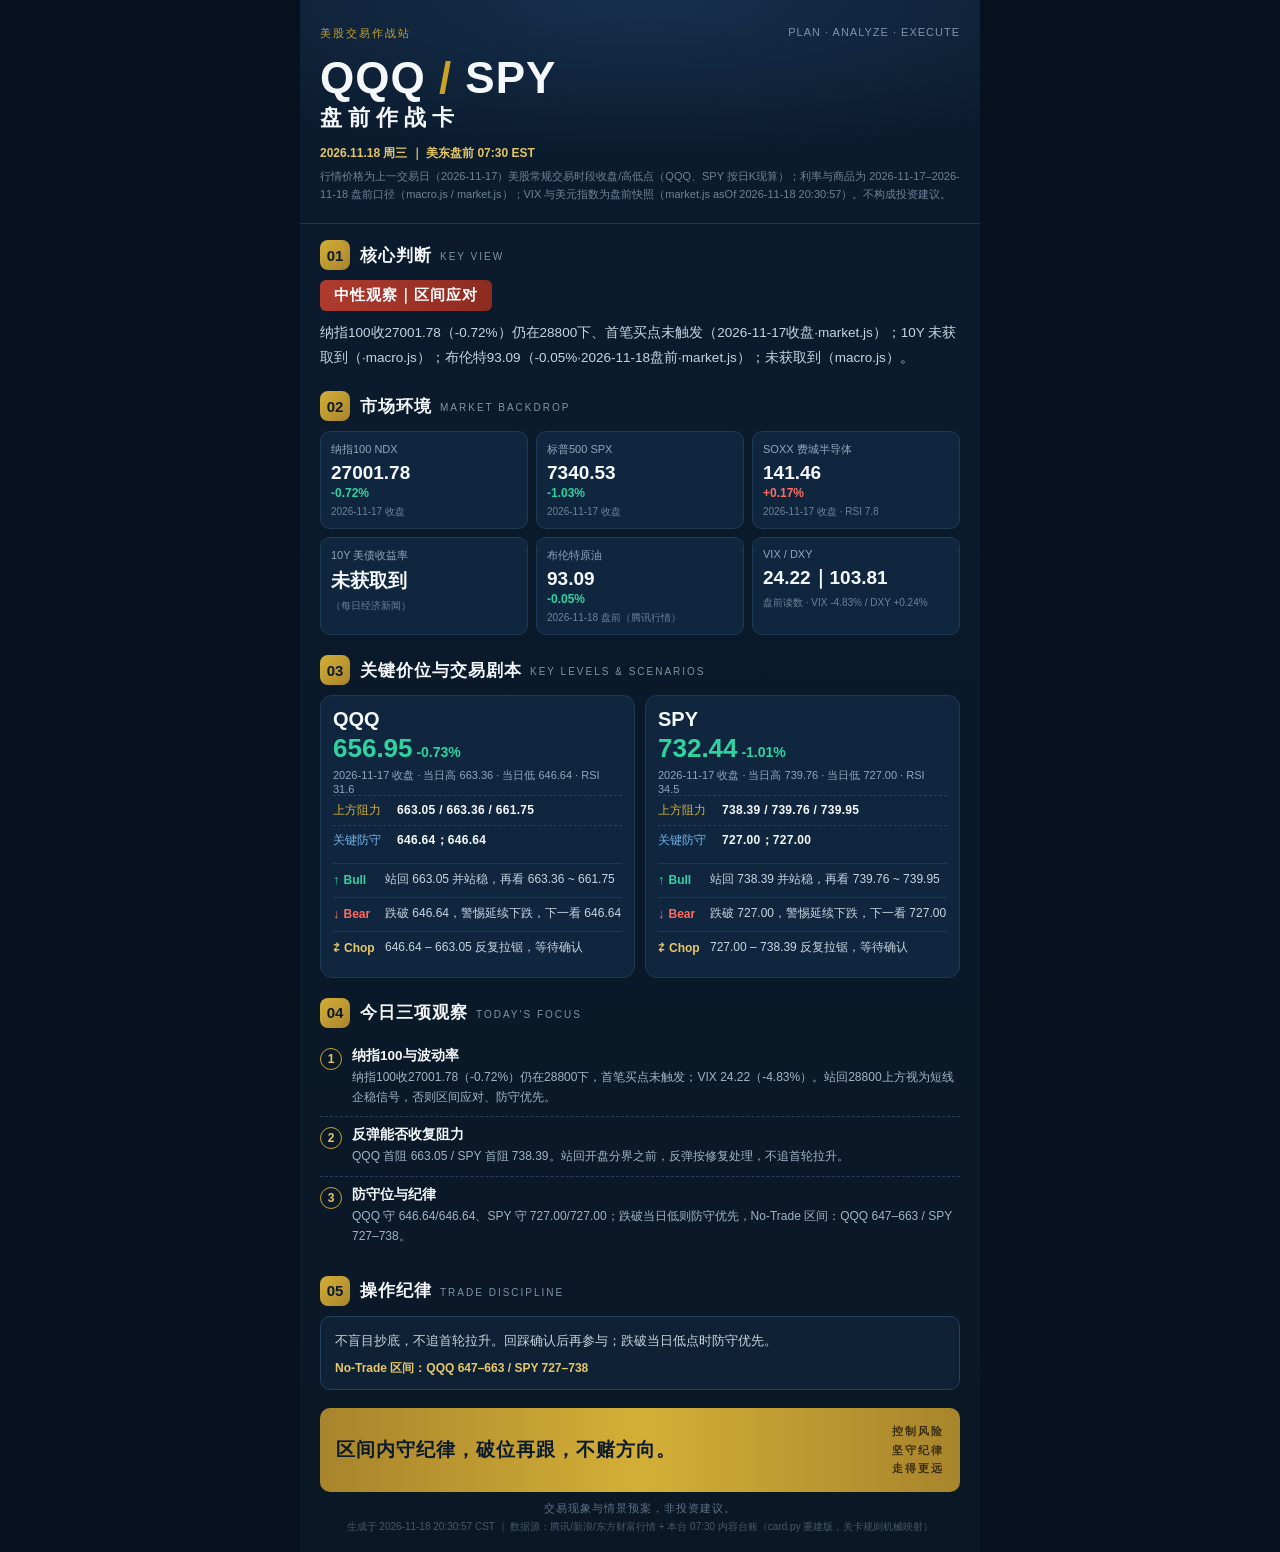
==== commit 8bae713c: "data: refresh 2026-11-18T12:31:22Z" ====
--- a/card.html
+++ b/card.html
@@ -1,7 +1,7 @@
 <!DOCTYPE html>
 <html lang="zh-CN"><head><meta charset="UTF-8">
 <meta name="viewport" content="width=device-width,initial-scale=1">
-<title>QQQ / SPY 盘前作战卡 2026.11.17 周二</title>
+<title>QQQ / SPY 盘前作战卡 2026.11.18 周三</title>
 <style>
 *{margin:0;padding:0;box-sizing:border-box}
 body{background:#071120;font-family:-apple-system,BlinkMacSystemFont,"PingFang SC","Hiragino Sans GB","Microsoft YaHei",sans-serif;color:#EAF0F6}
@@ -65,35 +65,35 @@
   <div class="brand"><div>美股交易作战站</div><div class="r">PLAN · ANALYZE · EXECUTE</div></div>
   <h1>QQQ <span>/</span> SPY</h1>
   <div class="sub">盘前作战卡</div>
-  <div class="meta"><b>2026.11.17 周二 ｜ 美东盘前 07:31 EST</b></div>
-  <div class="note">行情价格为上一交易日（2026-11-16）美股常规交易时段收盘/高低点（QQQ、SPY 按日K现算）；利率与商品为 2026-11-16–2026-11-17 盘前口径（macro.js / market.js）；VIX 与美元指数为盘前快照（market.js asOf 2026-11-17 20:31:28）。不构成投资建议。</div>
+  <div class="meta"><b>2026.11.18 周三 ｜ 美东盘前 07:30 EST</b></div>
+  <div class="note">行情价格为上一交易日（2026-11-17）美股常规交易时段收盘/高低点（QQQ、SPY 按日K现算）；利率与商品为 2026-11-17–2026-11-18 盘前口径（macro.js / market.js）；VIX 与美元指数为盘前快照（market.js asOf 2026-11-18 20:30:57）。不构成投资建议。</div>
 </div>
 
 <div class="sec"><div class="st"><div class="no">01</div><div class="tt">核心判断</div><div class="en">KEY VIEW</div></div>
-  <div class="tag">偏空防卫｜防守优先</div>
-  <div class="kv">纳指100收27197.15（-2.67%）仍在28800下、首笔买点未触发（2026-11-16收盘·market.js）；10Y 未获取到（·macro.js）；布伦特92.96（0.56%·2026-11-17盘前·market.js）；未获取到（macro.js）。</div>
+  <div class="tag">中性观察｜区间应对</div>
+  <div class="kv">纳指100收27001.78（-0.72%）仍在28800下、首笔买点未触发（2026-11-17收盘·market.js）；10Y 未获取到（·macro.js）；布伦特93.09（-0.05%·2026-11-18盘前·market.js）；未获取到（macro.js）。</div>
 </div>
 
 <div class="sec"><div class="st"><div class="no">02</div><div class="tt">市场环境</div><div class="en">MARKET BACKDROP</div></div>
-  <div class="tiles"><div class="tile"><div class="l">纳指100 NDX</div><div class="v">27197.15</div><div class="p dn">-2.67%</div><div class="s">2026-11-16 收盘</div></div><div class="tile"><div class="l">标普500 SPX</div><div class="v">7416.59</div><div class="p dn">-1.92%</div><div class="s">2026-11-16 收盘</div></div><div class="tile"><div class="l">SOXX 费城半导体</div><div class="v">141.22</div><div class="p dn">-5.41%</div><div class="s">2026-11-16 收盘 · RSI 9.9</div></div><div class="tile"><div class="l">10Y 美债收益率</div><div class="v">未获取到</div><div class="p "></div><div class="s">（每日经济新闻）</div></div><div class="tile"><div class="l">布伦特原油</div><div class="v">92.96</div><div class="p up">+0.56%</div><div class="s">2026-11-17 盘前（腾讯行情）</div></div><div class="tile"><div class="l">VIX / DXY</div><div class="v">22.68｜103.62</div><div class="p "></div><div class="s">盘前读数 · VIX -0.96% / DXY +0.04%</div></div></div>
+  <div class="tiles"><div class="tile"><div class="l">纳指100 NDX</div><div class="v">27001.78</div><div class="p dn">-0.72%</div><div class="s">2026-11-17 收盘</div></div><div class="tile"><div class="l">标普500 SPX</div><div class="v">7340.53</div><div class="p dn">-1.03%</div><div class="s">2026-11-17 收盘</div></div><div class="tile"><div class="l">SOXX 费城半导体</div><div class="v">141.46</div><div class="p up">+0.17%</div><div class="s">2026-11-17 收盘 · RSI 7.8</div></div><div class="tile"><div class="l">10Y 美债收益率</div><div class="v">未获取到</div><div class="p "></div><div class="s">（每日经济新闻）</div></div><div class="tile"><div class="l">布伦特原油</div><div class="v">93.09</div><div class="p dn">-0.05%</div><div class="s">2026-11-18 盘前（腾讯行情）</div></div><div class="tile"><div class="l">VIX / DXY</div><div class="v">24.22｜103.81</div><div class="p "></div><div class="s">盘前读数 · VIX -4.83% / DXY +0.24%</div></div></div>
 </div>
 
 <div class="sec"><div class="st"><div class="no">03</div><div class="tt">关键价位与交易剧本</div><div class="en">KEY LEVELS &amp; SCENARIOS</div></div>
-  <div class="cols"><div class="panel"><div class="tk">QQQ</div><div class="px dn">661.75<span style="font-size:14px"> -2.67%</span></div><div class="hl">2026-11-16 收盘 · 当日高 672.15 · 当日低 660.48 · RSI 34.0</div><div class="lv gold"><div class="k">上方阻力</div><div class="val">671.04 / 672.15 / 679.89</div></div><div class="lv blue"><div class="k">关键防守</div><div class="val">660.48；647.05</div></div><div class="sc"><div class="row b"><div class="lb"><span class="ar">↑</span>Bull</div><div class="tx">站回 671.04 并站稳，再看 672.15 ~ 679.89</div></div><div class="row r"><div class="lb"><span class="ar">↓</span>Bear</div><div class="tx">跌破 660.48，警惕延续下跌，下一看 647.05</div></div><div class="row c"><div class="lb"><span class="ar">⇄</span>Chop</div><div class="tx">660.48 – 671.04 反复拉锯，等待确认</div></div></div></div><div class="panel"><div class="tk">SPY</div><div class="px dn">739.95<span style="font-size:14px"> -1.91%</span></div><div class="hl">2026-11-16 收盘 · 当日高 749.82 · 当日低 738.07 · RSI 38.0</div><div class="lv gold"><div class="k">上方阻力</div><div class="val">749.66 / 749.82 / 754.37</div></div><div class="lv blue"><div class="k">关键防守</div><div class="val">738.07；732.71</div></div><div class="sc"><div class="row b"><div class="lb"><span class="ar">↑</span>Bull</div><div class="tx">站回 749.66 并站稳，再看 749.82 ~ 754.37</div></div><div class="row r"><div class="lb"><span class="ar">↓</span>Bear</div><div class="tx">跌破 738.07，警惕延续下跌，下一看 732.71</div></div><div class="row c"><div class="lb"><span class="ar">⇄</span>Chop</div><div class="tx">738.07 – 749.66 反复拉锯，等待确认</div></div></div></div></div>
+  <div class="cols"><div class="panel"><div class="tk">QQQ</div><div class="px dn">656.95<span style="font-size:14px"> -0.73%</span></div><div class="hl">2026-11-17 收盘 · 当日高 663.36 · 当日低 646.64 · RSI 31.6</div><div class="lv gold"><div class="k">上方阻力</div><div class="val">663.05 / 663.36 / 661.75</div></div><div class="lv blue"><div class="k">关键防守</div><div class="val">646.64；646.64</div></div><div class="sc"><div class="row b"><div class="lb"><span class="ar">↑</span>Bull</div><div class="tx">站回 663.05 并站稳，再看 663.36 ~ 661.75</div></div><div class="row r"><div class="lb"><span class="ar">↓</span>Bear</div><div class="tx">跌破 646.64，警惕延续下跌，下一看 646.64</div></div><div class="row c"><div class="lb"><span class="ar">⇄</span>Chop</div><div class="tx">646.64 – 663.05 反复拉锯，等待确认</div></div></div></div><div class="panel"><div class="tk">SPY</div><div class="px dn">732.44<span style="font-size:14px"> -1.01%</span></div><div class="hl">2026-11-17 收盘 · 当日高 739.76 · 当日低 727.00 · RSI 34.5</div><div class="lv gold"><div class="k">上方阻力</div><div class="val">738.39 / 739.76 / 739.95</div></div><div class="lv blue"><div class="k">关键防守</div><div class="val">727.00；727.00</div></div><div class="sc"><div class="row b"><div class="lb"><span class="ar">↑</span>Bull</div><div class="tx">站回 738.39 并站稳，再看 739.76 ~ 739.95</div></div><div class="row r"><div class="lb"><span class="ar">↓</span>Bear</div><div class="tx">跌破 727.00，警惕延续下跌，下一看 727.00</div></div><div class="row c"><div class="lb"><span class="ar">⇄</span>Chop</div><div class="tx">727.00 – 738.39 反复拉锯，等待确认</div></div></div></div></div>
 </div>
 
 <div class="sec"><div class="st"><div class="no">04</div><div class="tt">今日三项观察</div><div class="en">TODAY'S FOCUS</div></div>
-  <div class="obs"><div class="n">1</div><div><div class="t">纳指100与波动率</div><div class="d">纳指100收27197.15（-2.67%）仍在28800下，首笔买点未触发；VIX 22.68（-0.96%）。站回28800上方视为短线企稳信号，否则区间应对、防守优先。</div></div></div><div class="obs"><div class="n">2</div><div><div class="t">反弹能否收复阻力</div><div class="d">QQQ 首阻 671.04 / SPY 首阻 749.66。站回开盘分界之前，反弹按修复处理，不追首轮拉升。</div></div></div><div class="obs"><div class="n">3</div><div><div class="t">防守位与纪律</div><div class="d">QQQ 守 660.48/647.05、SPY 守 738.07/732.71；跌破当日低则防守优先，No-Trade 区间：QQQ 660–671 / SPY 738–750。</div></div></div>
+  <div class="obs"><div class="n">1</div><div><div class="t">纳指100与波动率</div><div class="d">纳指100收27001.78（-0.72%）仍在28800下，首笔买点未触发；VIX 24.22（-4.83%）。站回28800上方视为短线企稳信号，否则区间应对、防守优先。</div></div></div><div class="obs"><div class="n">2</div><div><div class="t">反弹能否收复阻力</div><div class="d">QQQ 首阻 663.05 / SPY 首阻 738.39。站回开盘分界之前，反弹按修复处理，不追首轮拉升。</div></div></div><div class="obs"><div class="n">3</div><div><div class="t">防守位与纪律</div><div class="d">QQQ 守 646.64/646.64、SPY 守 727.00/727.00；跌破当日低则防守优先，No-Trade 区间：QQQ 647–663 / SPY 727–738。</div></div></div>
 </div>
 
 <div class="sec"><div class="st"><div class="no">05</div><div class="tt">操作纪律</div><div class="en">TRADE DISCIPLINE</div></div>
   <div class="disc">
     <div class="p1">不盲目抄底，不追首轮拉升。回踩确认后再参与；跌破当日低点时防守优先。</div>
-    <div class="nt">No-Trade 区间：QQQ 660–671 / SPY 738–750</div>
+    <div class="nt">No-Trade 区间：QQQ 647–663 / SPY 727–738</div>
   </div>
 </div>
 
 <div class="banner"><div class="big">区间内守纪律，破位再跟，不赌方向。</div><div class="side">控制风险<br>坚守纪律<br>走得更远</div></div>
 <div class="foot-note">交易现象与情景预案，非投资建议。</div>
-<div class="gen">生成于 2026-11-17 20:31:28 CST ｜ 数据源：腾讯/新浪/东方财富行情 + 本台 07:30 内容台账（card.py 重建版，关卡规则机械映射）</div>
+<div class="gen">生成于 2026-11-18 20:30:57 CST ｜ 数据源：腾讯/新浪/东方财富行情 + 本台 07:30 内容台账（card.py 重建版，关卡规则机械映射）</div>
 </div></body></html>
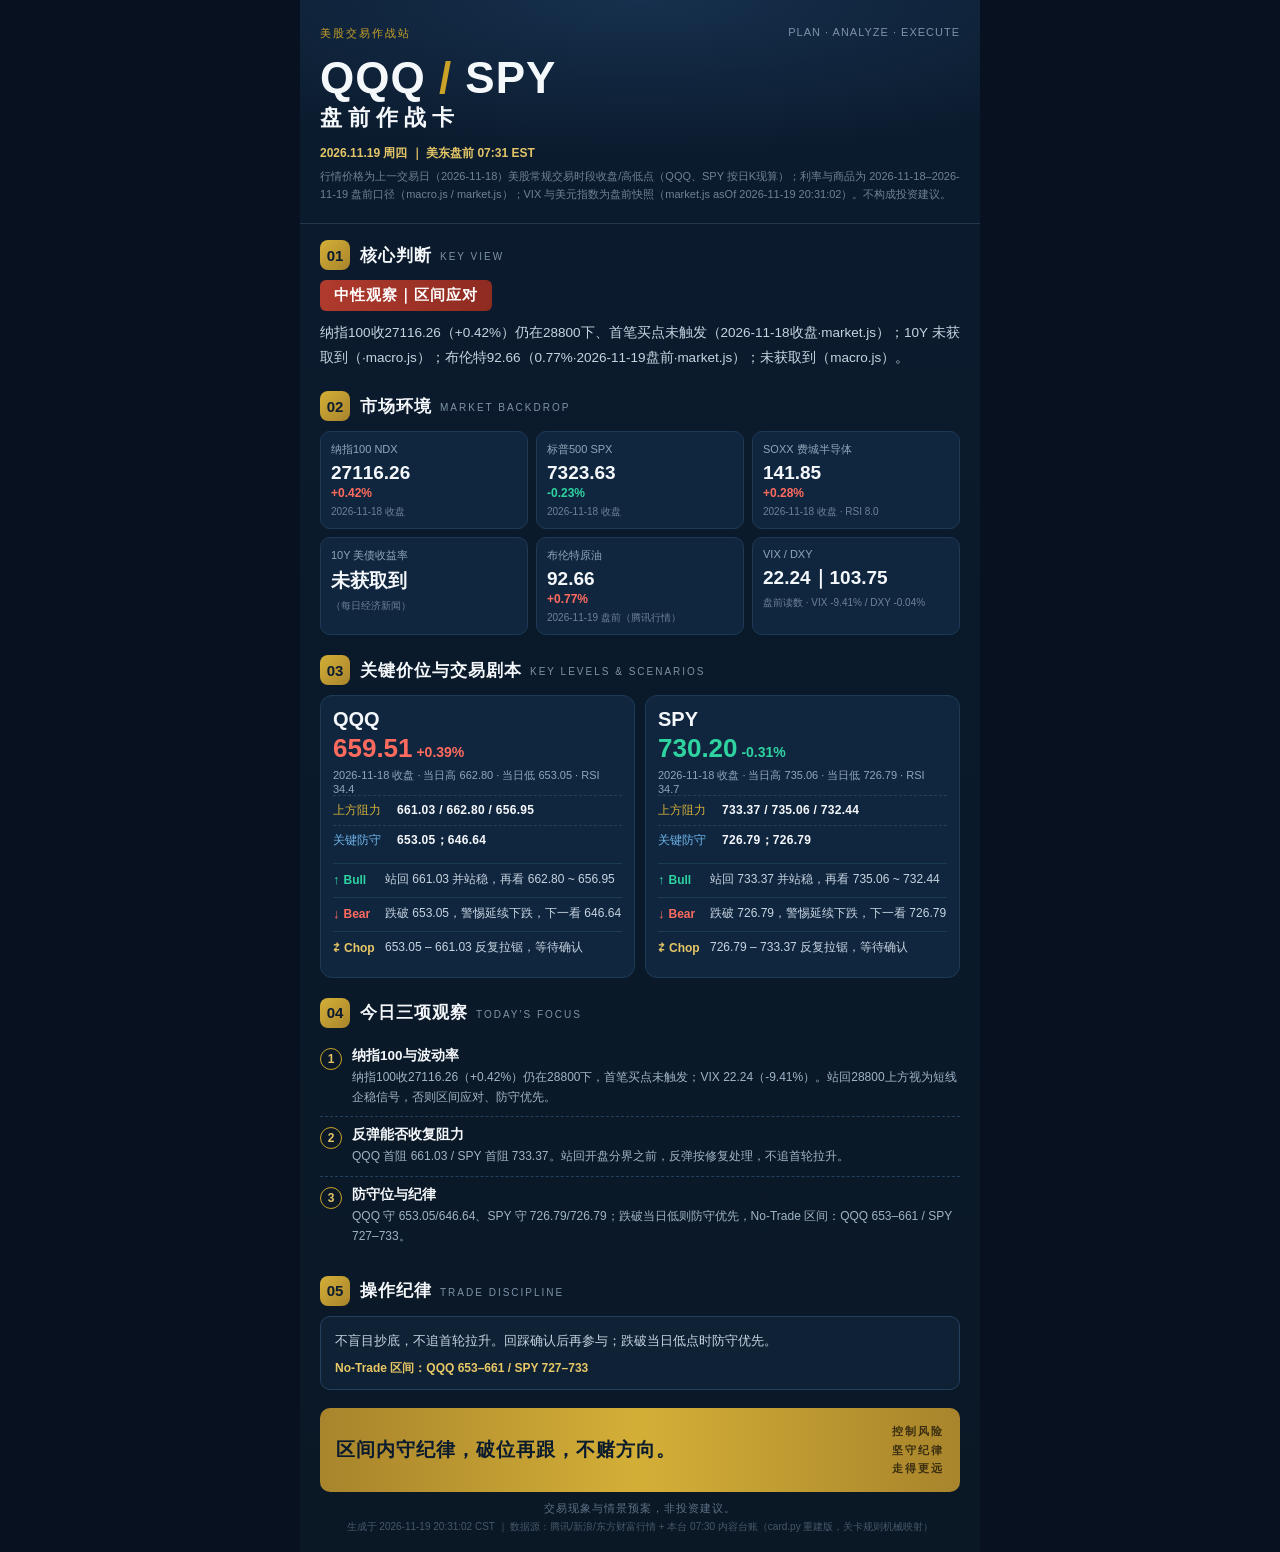
==== commit 1a6d2624: "data: refresh 2026-11-19T12:31:12Z" ====
--- a/card.html
+++ b/card.html
@@ -1,7 +1,7 @@
 <!DOCTYPE html>
 <html lang="zh-CN"><head><meta charset="UTF-8">
 <meta name="viewport" content="width=device-width,initial-scale=1">
-<title>QQQ / SPY 盘前作战卡 2026.11.18 周三</title>
+<title>QQQ / SPY 盘前作战卡 2026.11.19 周四</title>
 <style>
 *{margin:0;padding:0;box-sizing:border-box}
 body{background:#071120;font-family:-apple-system,BlinkMacSystemFont,"PingFang SC","Hiragino Sans GB","Microsoft YaHei",sans-serif;color:#EAF0F6}
@@ -65,35 +65,35 @@
   <div class="brand"><div>美股交易作战站</div><div class="r">PLAN · ANALYZE · EXECUTE</div></div>
   <h1>QQQ <span>/</span> SPY</h1>
   <div class="sub">盘前作战卡</div>
-  <div class="meta"><b>2026.11.18 周三 ｜ 美东盘前 07:30 EST</b></div>
-  <div class="note">行情价格为上一交易日（2026-11-17）美股常规交易时段收盘/高低点（QQQ、SPY 按日K现算）；利率与商品为 2026-11-17–2026-11-18 盘前口径（macro.js / market.js）；VIX 与美元指数为盘前快照（market.js asOf 2026-11-18 20:30:57）。不构成投资建议。</div>
+  <div class="meta"><b>2026.11.19 周四 ｜ 美东盘前 07:31 EST</b></div>
+  <div class="note">行情价格为上一交易日（2026-11-18）美股常规交易时段收盘/高低点（QQQ、SPY 按日K现算）；利率与商品为 2026-11-18–2026-11-19 盘前口径（macro.js / market.js）；VIX 与美元指数为盘前快照（market.js asOf 2026-11-19 20:31:02）。不构成投资建议。</div>
 </div>
 
 <div class="sec"><div class="st"><div class="no">01</div><div class="tt">核心判断</div><div class="en">KEY VIEW</div></div>
   <div class="tag">中性观察｜区间应对</div>
-  <div class="kv">纳指100收27001.78（-0.72%）仍在28800下、首笔买点未触发（2026-11-17收盘·market.js）；10Y 未获取到（·macro.js）；布伦特93.09（-0.05%·2026-11-18盘前·market.js）；未获取到（macro.js）。</div>
+  <div class="kv">纳指100收27116.26（+0.42%）仍在28800下、首笔买点未触发（2026-11-18收盘·market.js）；10Y 未获取到（·macro.js）；布伦特92.66（0.77%·2026-11-19盘前·market.js）；未获取到（macro.js）。</div>
 </div>
 
 <div class="sec"><div class="st"><div class="no">02</div><div class="tt">市场环境</div><div class="en">MARKET BACKDROP</div></div>
-  <div class="tiles"><div class="tile"><div class="l">纳指100 NDX</div><div class="v">27001.78</div><div class="p dn">-0.72%</div><div class="s">2026-11-17 收盘</div></div><div class="tile"><div class="l">标普500 SPX</div><div class="v">7340.53</div><div class="p dn">-1.03%</div><div class="s">2026-11-17 收盘</div></div><div class="tile"><div class="l">SOXX 费城半导体</div><div class="v">141.46</div><div class="p up">+0.17%</div><div class="s">2026-11-17 收盘 · RSI 7.8</div></div><div class="tile"><div class="l">10Y 美债收益率</div><div class="v">未获取到</div><div class="p "></div><div class="s">（每日经济新闻）</div></div><div class="tile"><div class="l">布伦特原油</div><div class="v">93.09</div><div class="p dn">-0.05%</div><div class="s">2026-11-18 盘前（腾讯行情）</div></div><div class="tile"><div class="l">VIX / DXY</div><div class="v">24.22｜103.81</div><div class="p "></div><div class="s">盘前读数 · VIX -4.83% / DXY +0.24%</div></div></div>
+  <div class="tiles"><div class="tile"><div class="l">纳指100 NDX</div><div class="v">27116.26</div><div class="p up">+0.42%</div><div class="s">2026-11-18 收盘</div></div><div class="tile"><div class="l">标普500 SPX</div><div class="v">7323.63</div><div class="p dn">-0.23%</div><div class="s">2026-11-18 收盘</div></div><div class="tile"><div class="l">SOXX 费城半导体</div><div class="v">141.85</div><div class="p up">+0.28%</div><div class="s">2026-11-18 收盘 · RSI 8.0</div></div><div class="tile"><div class="l">10Y 美债收益率</div><div class="v">未获取到</div><div class="p "></div><div class="s">（每日经济新闻）</div></div><div class="tile"><div class="l">布伦特原油</div><div class="v">92.66</div><div class="p up">+0.77%</div><div class="s">2026-11-19 盘前（腾讯行情）</div></div><div class="tile"><div class="l">VIX / DXY</div><div class="v">22.24｜103.75</div><div class="p "></div><div class="s">盘前读数 · VIX -9.41% / DXY -0.04%</div></div></div>
 </div>
 
 <div class="sec"><div class="st"><div class="no">03</div><div class="tt">关键价位与交易剧本</div><div class="en">KEY LEVELS &amp; SCENARIOS</div></div>
-  <div class="cols"><div class="panel"><div class="tk">QQQ</div><div class="px dn">656.95<span style="font-size:14px"> -0.73%</span></div><div class="hl">2026-11-17 收盘 · 当日高 663.36 · 当日低 646.64 · RSI 31.6</div><div class="lv gold"><div class="k">上方阻力</div><div class="val">663.05 / 663.36 / 661.75</div></div><div class="lv blue"><div class="k">关键防守</div><div class="val">646.64；646.64</div></div><div class="sc"><div class="row b"><div class="lb"><span class="ar">↑</span>Bull</div><div class="tx">站回 663.05 并站稳，再看 663.36 ~ 661.75</div></div><div class="row r"><div class="lb"><span class="ar">↓</span>Bear</div><div class="tx">跌破 646.64，警惕延续下跌，下一看 646.64</div></div><div class="row c"><div class="lb"><span class="ar">⇄</span>Chop</div><div class="tx">646.64 – 663.05 反复拉锯，等待确认</div></div></div></div><div class="panel"><div class="tk">SPY</div><div class="px dn">732.44<span style="font-size:14px"> -1.01%</span></div><div class="hl">2026-11-17 收盘 · 当日高 739.76 · 当日低 727.00 · RSI 34.5</div><div class="lv gold"><div class="k">上方阻力</div><div class="val">738.39 / 739.76 / 739.95</div></div><div class="lv blue"><div class="k">关键防守</div><div class="val">727.00；727.00</div></div><div class="sc"><div class="row b"><div class="lb"><span class="ar">↑</span>Bull</div><div class="tx">站回 738.39 并站稳，再看 739.76 ~ 739.95</div></div><div class="row r"><div class="lb"><span class="ar">↓</span>Bear</div><div class="tx">跌破 727.00，警惕延续下跌，下一看 727.00</div></div><div class="row c"><div class="lb"><span class="ar">⇄</span>Chop</div><div class="tx">727.00 – 738.39 反复拉锯，等待确认</div></div></div></div></div>
+  <div class="cols"><div class="panel"><div class="tk">QQQ</div><div class="px up">659.51<span style="font-size:14px"> +0.39%</span></div><div class="hl">2026-11-18 收盘 · 当日高 662.80 · 当日低 653.05 · RSI 34.4</div><div class="lv gold"><div class="k">上方阻力</div><div class="val">661.03 / 662.80 / 656.95</div></div><div class="lv blue"><div class="k">关键防守</div><div class="val">653.05；646.64</div></div><div class="sc"><div class="row b"><div class="lb"><span class="ar">↑</span>Bull</div><div class="tx">站回 661.03 并站稳，再看 662.80 ~ 656.95</div></div><div class="row r"><div class="lb"><span class="ar">↓</span>Bear</div><div class="tx">跌破 653.05，警惕延续下跌，下一看 646.64</div></div><div class="row c"><div class="lb"><span class="ar">⇄</span>Chop</div><div class="tx">653.05 – 661.03 反复拉锯，等待确认</div></div></div></div><div class="panel"><div class="tk">SPY</div><div class="px dn">730.20<span style="font-size:14px"> -0.31%</span></div><div class="hl">2026-11-18 收盘 · 当日高 735.06 · 当日低 726.79 · RSI 34.7</div><div class="lv gold"><div class="k">上方阻力</div><div class="val">733.37 / 735.06 / 732.44</div></div><div class="lv blue"><div class="k">关键防守</div><div class="val">726.79；726.79</div></div><div class="sc"><div class="row b"><div class="lb"><span class="ar">↑</span>Bull</div><div class="tx">站回 733.37 并站稳，再看 735.06 ~ 732.44</div></div><div class="row r"><div class="lb"><span class="ar">↓</span>Bear</div><div class="tx">跌破 726.79，警惕延续下跌，下一看 726.79</div></div><div class="row c"><div class="lb"><span class="ar">⇄</span>Chop</div><div class="tx">726.79 – 733.37 反复拉锯，等待确认</div></div></div></div></div>
 </div>
 
 <div class="sec"><div class="st"><div class="no">04</div><div class="tt">今日三项观察</div><div class="en">TODAY'S FOCUS</div></div>
-  <div class="obs"><div class="n">1</div><div><div class="t">纳指100与波动率</div><div class="d">纳指100收27001.78（-0.72%）仍在28800下，首笔买点未触发；VIX 24.22（-4.83%）。站回28800上方视为短线企稳信号，否则区间应对、防守优先。</div></div></div><div class="obs"><div class="n">2</div><div><div class="t">反弹能否收复阻力</div><div class="d">QQQ 首阻 663.05 / SPY 首阻 738.39。站回开盘分界之前，反弹按修复处理，不追首轮拉升。</div></div></div><div class="obs"><div class="n">3</div><div><div class="t">防守位与纪律</div><div class="d">QQQ 守 646.64/646.64、SPY 守 727.00/727.00；跌破当日低则防守优先，No-Trade 区间：QQQ 647–663 / SPY 727–738。</div></div></div>
+  <div class="obs"><div class="n">1</div><div><div class="t">纳指100与波动率</div><div class="d">纳指100收27116.26（+0.42%）仍在28800下，首笔买点未触发；VIX 22.24（-9.41%）。站回28800上方视为短线企稳信号，否则区间应对、防守优先。</div></div></div><div class="obs"><div class="n">2</div><div><div class="t">反弹能否收复阻力</div><div class="d">QQQ 首阻 661.03 / SPY 首阻 733.37。站回开盘分界之前，反弹按修复处理，不追首轮拉升。</div></div></div><div class="obs"><div class="n">3</div><div><div class="t">防守位与纪律</div><div class="d">QQQ 守 653.05/646.64、SPY 守 726.79/726.79；跌破当日低则防守优先，No-Trade 区间：QQQ 653–661 / SPY 727–733。</div></div></div>
 </div>
 
 <div class="sec"><div class="st"><div class="no">05</div><div class="tt">操作纪律</div><div class="en">TRADE DISCIPLINE</div></div>
   <div class="disc">
     <div class="p1">不盲目抄底，不追首轮拉升。回踩确认后再参与；跌破当日低点时防守优先。</div>
-    <div class="nt">No-Trade 区间：QQQ 647–663 / SPY 727–738</div>
+    <div class="nt">No-Trade 区间：QQQ 653–661 / SPY 727–733</div>
   </div>
 </div>
 
 <div class="banner"><div class="big">区间内守纪律，破位再跟，不赌方向。</div><div class="side">控制风险<br>坚守纪律<br>走得更远</div></div>
 <div class="foot-note">交易现象与情景预案，非投资建议。</div>
-<div class="gen">生成于 2026-11-18 20:30:57 CST ｜ 数据源：腾讯/新浪/东方财富行情 + 本台 07:30 内容台账（card.py 重建版，关卡规则机械映射）</div>
+<div class="gen">生成于 2026-11-19 20:31:02 CST ｜ 数据源：腾讯/新浪/东方财富行情 + 本台 07:30 内容台账（card.py 重建版，关卡规则机械映射）</div>
 </div></body></html>
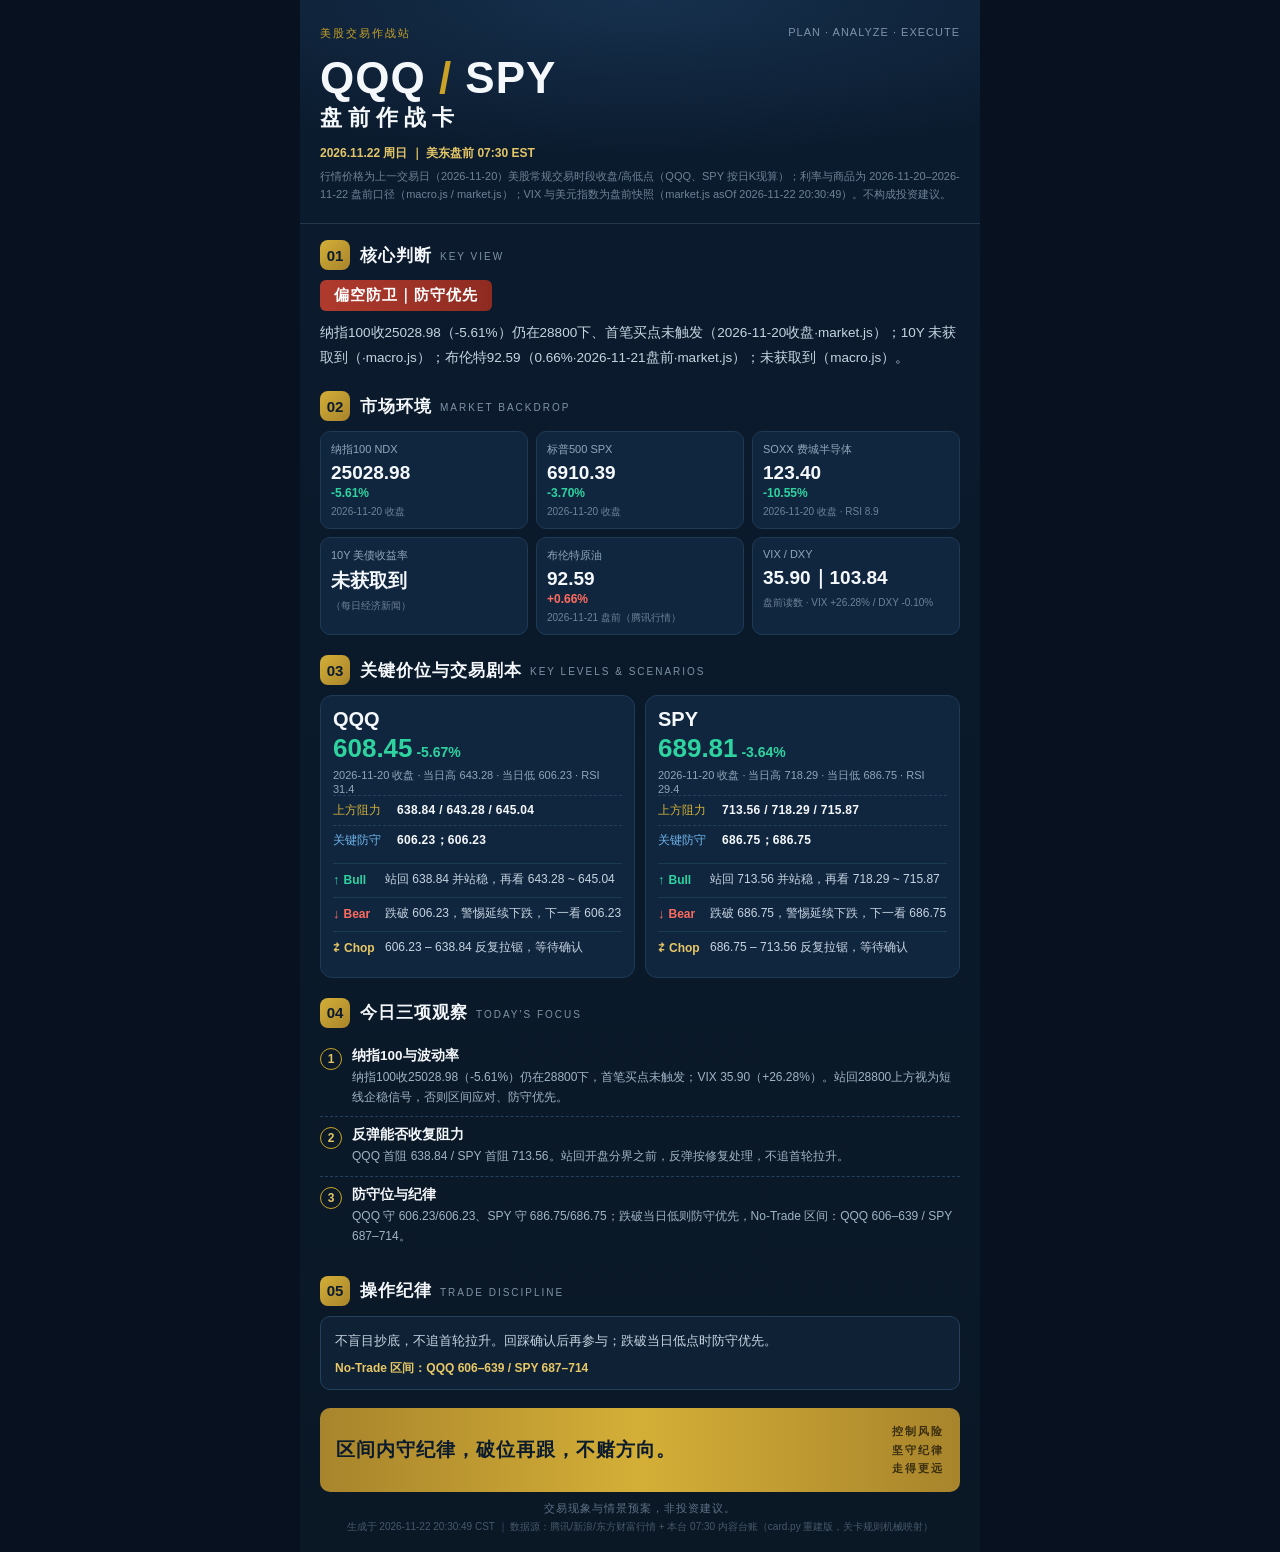
==== commit 545070b9: "data: refresh 2026-11-22T12:31:20Z" ====
--- a/card.html
+++ b/card.html
@@ -1,7 +1,7 @@
 <!DOCTYPE html>
 <html lang="zh-CN"><head><meta charset="UTF-8">
 <meta name="viewport" content="width=device-width,initial-scale=1">
-<title>QQQ / SPY 盘前作战卡 2026.11.19 周四</title>
+<title>QQQ / SPY 盘前作战卡 2026.11.22 周日</title>
 <style>
 *{margin:0;padding:0;box-sizing:border-box}
 body{background:#071120;font-family:-apple-system,BlinkMacSystemFont,"PingFang SC","Hiragino Sans GB","Microsoft YaHei",sans-serif;color:#EAF0F6}
@@ -65,35 +65,35 @@
   <div class="brand"><div>美股交易作战站</div><div class="r">PLAN · ANALYZE · EXECUTE</div></div>
   <h1>QQQ <span>/</span> SPY</h1>
   <div class="sub">盘前作战卡</div>
-  <div class="meta"><b>2026.11.19 周四 ｜ 美东盘前 07:31 EST</b></div>
-  <div class="note">行情价格为上一交易日（2026-11-18）美股常规交易时段收盘/高低点（QQQ、SPY 按日K现算）；利率与商品为 2026-11-18–2026-11-19 盘前口径（macro.js / market.js）；VIX 与美元指数为盘前快照（market.js asOf 2026-11-19 20:31:02）。不构成投资建议。</div>
+  <div class="meta"><b>2026.11.22 周日 ｜ 美东盘前 07:30 EST</b></div>
+  <div class="note">行情价格为上一交易日（2026-11-20）美股常规交易时段收盘/高低点（QQQ、SPY 按日K现算）；利率与商品为 2026-11-20–2026-11-22 盘前口径（macro.js / market.js）；VIX 与美元指数为盘前快照（market.js asOf 2026-11-22 20:30:49）。不构成投资建议。</div>
 </div>
 
 <div class="sec"><div class="st"><div class="no">01</div><div class="tt">核心判断</div><div class="en">KEY VIEW</div></div>
-  <div class="tag">中性观察｜区间应对</div>
-  <div class="kv">纳指100收27116.26（+0.42%）仍在28800下、首笔买点未触发（2026-11-18收盘·market.js）；10Y 未获取到（·macro.js）；布伦特92.66（0.77%·2026-11-19盘前·market.js）；未获取到（macro.js）。</div>
+  <div class="tag">偏空防卫｜防守优先</div>
+  <div class="kv">纳指100收25028.98（-5.61%）仍在28800下、首笔买点未触发（2026-11-20收盘·market.js）；10Y 未获取到（·macro.js）；布伦特92.59（0.66%·2026-11-21盘前·market.js）；未获取到（macro.js）。</div>
 </div>
 
 <div class="sec"><div class="st"><div class="no">02</div><div class="tt">市场环境</div><div class="en">MARKET BACKDROP</div></div>
-  <div class="tiles"><div class="tile"><div class="l">纳指100 NDX</div><div class="v">27116.26</div><div class="p up">+0.42%</div><div class="s">2026-11-18 收盘</div></div><div class="tile"><div class="l">标普500 SPX</div><div class="v">7323.63</div><div class="p dn">-0.23%</div><div class="s">2026-11-18 收盘</div></div><div class="tile"><div class="l">SOXX 费城半导体</div><div class="v">141.85</div><div class="p up">+0.28%</div><div class="s">2026-11-18 收盘 · RSI 8.0</div></div><div class="tile"><div class="l">10Y 美债收益率</div><div class="v">未获取到</div><div class="p "></div><div class="s">（每日经济新闻）</div></div><div class="tile"><div class="l">布伦特原油</div><div class="v">92.66</div><div class="p up">+0.77%</div><div class="s">2026-11-19 盘前（腾讯行情）</div></div><div class="tile"><div class="l">VIX / DXY</div><div class="v">22.24｜103.75</div><div class="p "></div><div class="s">盘前读数 · VIX -9.41% / DXY -0.04%</div></div></div>
+  <div class="tiles"><div class="tile"><div class="l">纳指100 NDX</div><div class="v">25028.98</div><div class="p dn">-5.61%</div><div class="s">2026-11-20 收盘</div></div><div class="tile"><div class="l">标普500 SPX</div><div class="v">6910.39</div><div class="p dn">-3.70%</div><div class="s">2026-11-20 收盘</div></div><div class="tile"><div class="l">SOXX 费城半导体</div><div class="v">123.40</div><div class="p dn">-10.55%</div><div class="s">2026-11-20 收盘 · RSI 8.9</div></div><div class="tile"><div class="l">10Y 美债收益率</div><div class="v">未获取到</div><div class="p "></div><div class="s">（每日经济新闻）</div></div><div class="tile"><div class="l">布伦特原油</div><div class="v">92.59</div><div class="p up">+0.66%</div><div class="s">2026-11-21 盘前（腾讯行情）</div></div><div class="tile"><div class="l">VIX / DXY</div><div class="v">35.90｜103.84</div><div class="p "></div><div class="s">盘前读数 · VIX +26.28% / DXY -0.10%</div></div></div>
 </div>
 
 <div class="sec"><div class="st"><div class="no">03</div><div class="tt">关键价位与交易剧本</div><div class="en">KEY LEVELS &amp; SCENARIOS</div></div>
-  <div class="cols"><div class="panel"><div class="tk">QQQ</div><div class="px up">659.51<span style="font-size:14px"> +0.39%</span></div><div class="hl">2026-11-18 收盘 · 当日高 662.80 · 当日低 653.05 · RSI 34.4</div><div class="lv gold"><div class="k">上方阻力</div><div class="val">661.03 / 662.80 / 656.95</div></div><div class="lv blue"><div class="k">关键防守</div><div class="val">653.05；646.64</div></div><div class="sc"><div class="row b"><div class="lb"><span class="ar">↑</span>Bull</div><div class="tx">站回 661.03 并站稳，再看 662.80 ~ 656.95</div></div><div class="row r"><div class="lb"><span class="ar">↓</span>Bear</div><div class="tx">跌破 653.05，警惕延续下跌，下一看 646.64</div></div><div class="row c"><div class="lb"><span class="ar">⇄</span>Chop</div><div class="tx">653.05 – 661.03 反复拉锯，等待确认</div></div></div></div><div class="panel"><div class="tk">SPY</div><div class="px dn">730.20<span style="font-size:14px"> -0.31%</span></div><div class="hl">2026-11-18 收盘 · 当日高 735.06 · 当日低 726.79 · RSI 34.7</div><div class="lv gold"><div class="k">上方阻力</div><div class="val">733.37 / 735.06 / 732.44</div></div><div class="lv blue"><div class="k">关键防守</div><div class="val">726.79；726.79</div></div><div class="sc"><div class="row b"><div class="lb"><span class="ar">↑</span>Bull</div><div class="tx">站回 733.37 并站稳，再看 735.06 ~ 732.44</div></div><div class="row r"><div class="lb"><span class="ar">↓</span>Bear</div><div class="tx">跌破 726.79，警惕延续下跌，下一看 726.79</div></div><div class="row c"><div class="lb"><span class="ar">⇄</span>Chop</div><div class="tx">726.79 – 733.37 反复拉锯，等待确认</div></div></div></div></div>
+  <div class="cols"><div class="panel"><div class="tk">QQQ</div><div class="px dn">608.45<span style="font-size:14px"> -5.67%</span></div><div class="hl">2026-11-20 收盘 · 当日高 643.28 · 当日低 606.23 · RSI 31.4</div><div class="lv gold"><div class="k">上方阻力</div><div class="val">638.84 / 643.28 / 645.04</div></div><div class="lv blue"><div class="k">关键防守</div><div class="val">606.23；606.23</div></div><div class="sc"><div class="row b"><div class="lb"><span class="ar">↑</span>Bull</div><div class="tx">站回 638.84 并站稳，再看 643.28 ~ 645.04</div></div><div class="row r"><div class="lb"><span class="ar">↓</span>Bear</div><div class="tx">跌破 606.23，警惕延续下跌，下一看 606.23</div></div><div class="row c"><div class="lb"><span class="ar">⇄</span>Chop</div><div class="tx">606.23 – 638.84 反复拉锯，等待确认</div></div></div></div><div class="panel"><div class="tk">SPY</div><div class="px dn">689.81<span style="font-size:14px"> -3.64%</span></div><div class="hl">2026-11-20 收盘 · 当日高 718.29 · 当日低 686.75 · RSI 29.4</div><div class="lv gold"><div class="k">上方阻力</div><div class="val">713.56 / 718.29 / 715.87</div></div><div class="lv blue"><div class="k">关键防守</div><div class="val">686.75；686.75</div></div><div class="sc"><div class="row b"><div class="lb"><span class="ar">↑</span>Bull</div><div class="tx">站回 713.56 并站稳，再看 718.29 ~ 715.87</div></div><div class="row r"><div class="lb"><span class="ar">↓</span>Bear</div><div class="tx">跌破 686.75，警惕延续下跌，下一看 686.75</div></div><div class="row c"><div class="lb"><span class="ar">⇄</span>Chop</div><div class="tx">686.75 – 713.56 反复拉锯，等待确认</div></div></div></div></div>
 </div>
 
 <div class="sec"><div class="st"><div class="no">04</div><div class="tt">今日三项观察</div><div class="en">TODAY'S FOCUS</div></div>
-  <div class="obs"><div class="n">1</div><div><div class="t">纳指100与波动率</div><div class="d">纳指100收27116.26（+0.42%）仍在28800下，首笔买点未触发；VIX 22.24（-9.41%）。站回28800上方视为短线企稳信号，否则区间应对、防守优先。</div></div></div><div class="obs"><div class="n">2</div><div><div class="t">反弹能否收复阻力</div><div class="d">QQQ 首阻 661.03 / SPY 首阻 733.37。站回开盘分界之前，反弹按修复处理，不追首轮拉升。</div></div></div><div class="obs"><div class="n">3</div><div><div class="t">防守位与纪律</div><div class="d">QQQ 守 653.05/646.64、SPY 守 726.79/726.79；跌破当日低则防守优先，No-Trade 区间：QQQ 653–661 / SPY 727–733。</div></div></div>
+  <div class="obs"><div class="n">1</div><div><div class="t">纳指100与波动率</div><div class="d">纳指100收25028.98（-5.61%）仍在28800下，首笔买点未触发；VIX 35.90（+26.28%）。站回28800上方视为短线企稳信号，否则区间应对、防守优先。</div></div></div><div class="obs"><div class="n">2</div><div><div class="t">反弹能否收复阻力</div><div class="d">QQQ 首阻 638.84 / SPY 首阻 713.56。站回开盘分界之前，反弹按修复处理，不追首轮拉升。</div></div></div><div class="obs"><div class="n">3</div><div><div class="t">防守位与纪律</div><div class="d">QQQ 守 606.23/606.23、SPY 守 686.75/686.75；跌破当日低则防守优先，No-Trade 区间：QQQ 606–639 / SPY 687–714。</div></div></div>
 </div>
 
 <div class="sec"><div class="st"><div class="no">05</div><div class="tt">操作纪律</div><div class="en">TRADE DISCIPLINE</div></div>
   <div class="disc">
     <div class="p1">不盲目抄底，不追首轮拉升。回踩确认后再参与；跌破当日低点时防守优先。</div>
-    <div class="nt">No-Trade 区间：QQQ 653–661 / SPY 727–733</div>
+    <div class="nt">No-Trade 区间：QQQ 606–639 / SPY 687–714</div>
   </div>
 </div>
 
 <div class="banner"><div class="big">区间内守纪律，破位再跟，不赌方向。</div><div class="side">控制风险<br>坚守纪律<br>走得更远</div></div>
 <div class="foot-note">交易现象与情景预案，非投资建议。</div>
-<div class="gen">生成于 2026-11-19 20:31:02 CST ｜ 数据源：腾讯/新浪/东方财富行情 + 本台 07:30 内容台账（card.py 重建版，关卡规则机械映射）</div>
+<div class="gen">生成于 2026-11-22 20:30:49 CST ｜ 数据源：腾讯/新浪/东方财富行情 + 本台 07:30 内容台账（card.py 重建版，关卡规则机械映射）</div>
 </div></body></html>
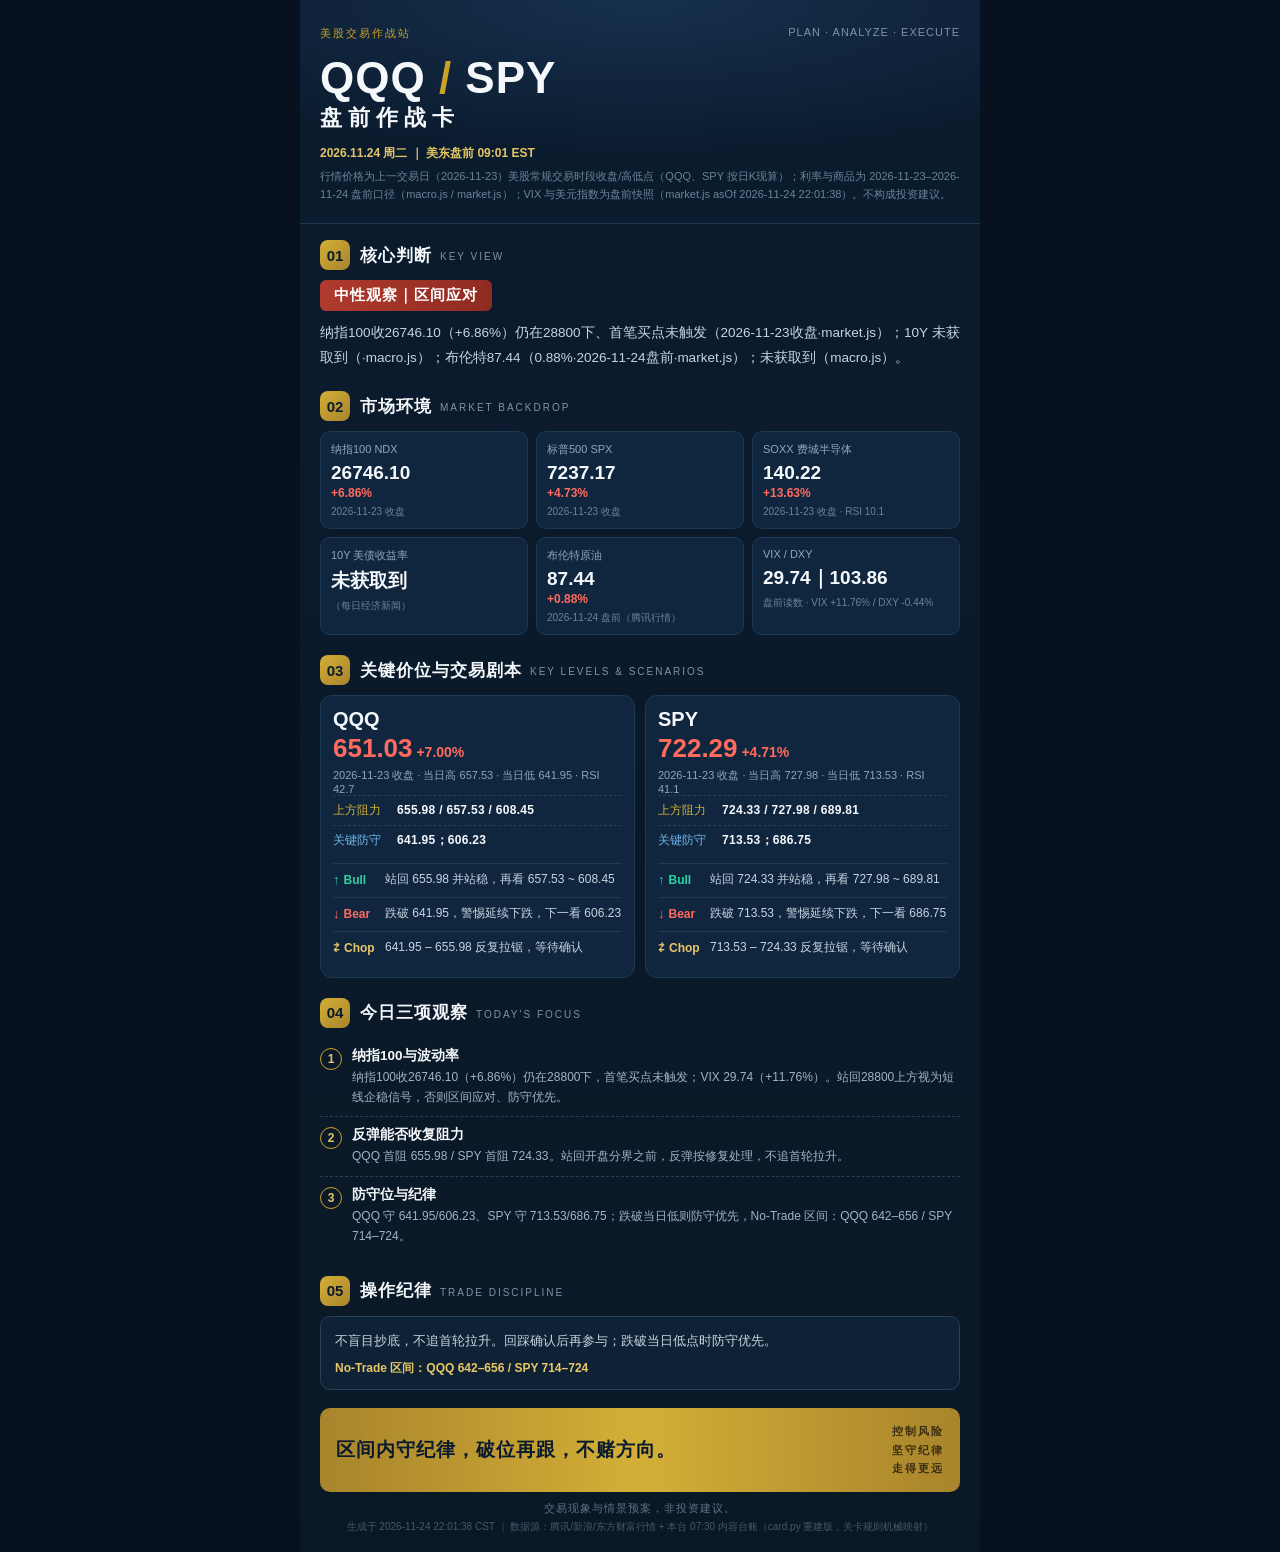
==== commit c57b2e80: "data: refresh 2026-11-24T14:01:55Z" ====
--- a/card.html
+++ b/card.html
@@ -1,7 +1,7 @@
 <!DOCTYPE html>
 <html lang="zh-CN"><head><meta charset="UTF-8">
 <meta name="viewport" content="width=device-width,initial-scale=1">
-<title>QQQ / SPY 盘前作战卡 2026.11.22 周日</title>
+<title>QQQ / SPY 盘前作战卡 2026.11.24 周二</title>
 <style>
 *{margin:0;padding:0;box-sizing:border-box}
 body{background:#071120;font-family:-apple-system,BlinkMacSystemFont,"PingFang SC","Hiragino Sans GB","Microsoft YaHei",sans-serif;color:#EAF0F6}
@@ -65,35 +65,35 @@
   <div class="brand"><div>美股交易作战站</div><div class="r">PLAN · ANALYZE · EXECUTE</div></div>
   <h1>QQQ <span>/</span> SPY</h1>
   <div class="sub">盘前作战卡</div>
-  <div class="meta"><b>2026.11.22 周日 ｜ 美东盘前 07:30 EST</b></div>
-  <div class="note">行情价格为上一交易日（2026-11-20）美股常规交易时段收盘/高低点（QQQ、SPY 按日K现算）；利率与商品为 2026-11-20–2026-11-22 盘前口径（macro.js / market.js）；VIX 与美元指数为盘前快照（market.js asOf 2026-11-22 20:30:49）。不构成投资建议。</div>
+  <div class="meta"><b>2026.11.24 周二 ｜ 美东盘前 09:01 EST</b></div>
+  <div class="note">行情价格为上一交易日（2026-11-23）美股常规交易时段收盘/高低点（QQQ、SPY 按日K现算）；利率与商品为 2026-11-23–2026-11-24 盘前口径（macro.js / market.js）；VIX 与美元指数为盘前快照（market.js asOf 2026-11-24 22:01:38）。不构成投资建议。</div>
 </div>
 
 <div class="sec"><div class="st"><div class="no">01</div><div class="tt">核心判断</div><div class="en">KEY VIEW</div></div>
-  <div class="tag">偏空防卫｜防守优先</div>
-  <div class="kv">纳指100收25028.98（-5.61%）仍在28800下、首笔买点未触发（2026-11-20收盘·market.js）；10Y 未获取到（·macro.js）；布伦特92.59（0.66%·2026-11-21盘前·market.js）；未获取到（macro.js）。</div>
+  <div class="tag">中性观察｜区间应对</div>
+  <div class="kv">纳指100收26746.10（+6.86%）仍在28800下、首笔买点未触发（2026-11-23收盘·market.js）；10Y 未获取到（·macro.js）；布伦特87.44（0.88%·2026-11-24盘前·market.js）；未获取到（macro.js）。</div>
 </div>
 
 <div class="sec"><div class="st"><div class="no">02</div><div class="tt">市场环境</div><div class="en">MARKET BACKDROP</div></div>
-  <div class="tiles"><div class="tile"><div class="l">纳指100 NDX</div><div class="v">25028.98</div><div class="p dn">-5.61%</div><div class="s">2026-11-20 收盘</div></div><div class="tile"><div class="l">标普500 SPX</div><div class="v">6910.39</div><div class="p dn">-3.70%</div><div class="s">2026-11-20 收盘</div></div><div class="tile"><div class="l">SOXX 费城半导体</div><div class="v">123.40</div><div class="p dn">-10.55%</div><div class="s">2026-11-20 收盘 · RSI 8.9</div></div><div class="tile"><div class="l">10Y 美债收益率</div><div class="v">未获取到</div><div class="p "></div><div class="s">（每日经济新闻）</div></div><div class="tile"><div class="l">布伦特原油</div><div class="v">92.59</div><div class="p up">+0.66%</div><div class="s">2026-11-21 盘前（腾讯行情）</div></div><div class="tile"><div class="l">VIX / DXY</div><div class="v">35.90｜103.84</div><div class="p "></div><div class="s">盘前读数 · VIX +26.28% / DXY -0.10%</div></div></div>
+  <div class="tiles"><div class="tile"><div class="l">纳指100 NDX</div><div class="v">26746.10</div><div class="p up">+6.86%</div><div class="s">2026-11-23 收盘</div></div><div class="tile"><div class="l">标普500 SPX</div><div class="v">7237.17</div><div class="p up">+4.73%</div><div class="s">2026-11-23 收盘</div></div><div class="tile"><div class="l">SOXX 费城半导体</div><div class="v">140.22</div><div class="p up">+13.63%</div><div class="s">2026-11-23 收盘 · RSI 10.1</div></div><div class="tile"><div class="l">10Y 美债收益率</div><div class="v">未获取到</div><div class="p "></div><div class="s">（每日经济新闻）</div></div><div class="tile"><div class="l">布伦特原油</div><div class="v">87.44</div><div class="p up">+0.88%</div><div class="s">2026-11-24 盘前（腾讯行情）</div></div><div class="tile"><div class="l">VIX / DXY</div><div class="v">29.74｜103.86</div><div class="p "></div><div class="s">盘前读数 · VIX +11.76% / DXY -0.44%</div></div></div>
 </div>
 
 <div class="sec"><div class="st"><div class="no">03</div><div class="tt">关键价位与交易剧本</div><div class="en">KEY LEVELS &amp; SCENARIOS</div></div>
-  <div class="cols"><div class="panel"><div class="tk">QQQ</div><div class="px dn">608.45<span style="font-size:14px"> -5.67%</span></div><div class="hl">2026-11-20 收盘 · 当日高 643.28 · 当日低 606.23 · RSI 31.4</div><div class="lv gold"><div class="k">上方阻力</div><div class="val">638.84 / 643.28 / 645.04</div></div><div class="lv blue"><div class="k">关键防守</div><div class="val">606.23；606.23</div></div><div class="sc"><div class="row b"><div class="lb"><span class="ar">↑</span>Bull</div><div class="tx">站回 638.84 并站稳，再看 643.28 ~ 645.04</div></div><div class="row r"><div class="lb"><span class="ar">↓</span>Bear</div><div class="tx">跌破 606.23，警惕延续下跌，下一看 606.23</div></div><div class="row c"><div class="lb"><span class="ar">⇄</span>Chop</div><div class="tx">606.23 – 638.84 反复拉锯，等待确认</div></div></div></div><div class="panel"><div class="tk">SPY</div><div class="px dn">689.81<span style="font-size:14px"> -3.64%</span></div><div class="hl">2026-11-20 收盘 · 当日高 718.29 · 当日低 686.75 · RSI 29.4</div><div class="lv gold"><div class="k">上方阻力</div><div class="val">713.56 / 718.29 / 715.87</div></div><div class="lv blue"><div class="k">关键防守</div><div class="val">686.75；686.75</div></div><div class="sc"><div class="row b"><div class="lb"><span class="ar">↑</span>Bull</div><div class="tx">站回 713.56 并站稳，再看 718.29 ~ 715.87</div></div><div class="row r"><div class="lb"><span class="ar">↓</span>Bear</div><div class="tx">跌破 686.75，警惕延续下跌，下一看 686.75</div></div><div class="row c"><div class="lb"><span class="ar">⇄</span>Chop</div><div class="tx">686.75 – 713.56 反复拉锯，等待确认</div></div></div></div></div>
+  <div class="cols"><div class="panel"><div class="tk">QQQ</div><div class="px up">651.03<span style="font-size:14px"> +7.00%</span></div><div class="hl">2026-11-23 收盘 · 当日高 657.53 · 当日低 641.95 · RSI 42.7</div><div class="lv gold"><div class="k">上方阻力</div><div class="val">655.98 / 657.53 / 608.45</div></div><div class="lv blue"><div class="k">关键防守</div><div class="val">641.95；606.23</div></div><div class="sc"><div class="row b"><div class="lb"><span class="ar">↑</span>Bull</div><div class="tx">站回 655.98 并站稳，再看 657.53 ~ 608.45</div></div><div class="row r"><div class="lb"><span class="ar">↓</span>Bear</div><div class="tx">跌破 641.95，警惕延续下跌，下一看 606.23</div></div><div class="row c"><div class="lb"><span class="ar">⇄</span>Chop</div><div class="tx">641.95 – 655.98 反复拉锯，等待确认</div></div></div></div><div class="panel"><div class="tk">SPY</div><div class="px up">722.29<span style="font-size:14px"> +4.71%</span></div><div class="hl">2026-11-23 收盘 · 当日高 727.98 · 当日低 713.53 · RSI 41.1</div><div class="lv gold"><div class="k">上方阻力</div><div class="val">724.33 / 727.98 / 689.81</div></div><div class="lv blue"><div class="k">关键防守</div><div class="val">713.53；686.75</div></div><div class="sc"><div class="row b"><div class="lb"><span class="ar">↑</span>Bull</div><div class="tx">站回 724.33 并站稳，再看 727.98 ~ 689.81</div></div><div class="row r"><div class="lb"><span class="ar">↓</span>Bear</div><div class="tx">跌破 713.53，警惕延续下跌，下一看 686.75</div></div><div class="row c"><div class="lb"><span class="ar">⇄</span>Chop</div><div class="tx">713.53 – 724.33 反复拉锯，等待确认</div></div></div></div></div>
 </div>
 
 <div class="sec"><div class="st"><div class="no">04</div><div class="tt">今日三项观察</div><div class="en">TODAY'S FOCUS</div></div>
-  <div class="obs"><div class="n">1</div><div><div class="t">纳指100与波动率</div><div class="d">纳指100收25028.98（-5.61%）仍在28800下，首笔买点未触发；VIX 35.90（+26.28%）。站回28800上方视为短线企稳信号，否则区间应对、防守优先。</div></div></div><div class="obs"><div class="n">2</div><div><div class="t">反弹能否收复阻力</div><div class="d">QQQ 首阻 638.84 / SPY 首阻 713.56。站回开盘分界之前，反弹按修复处理，不追首轮拉升。</div></div></div><div class="obs"><div class="n">3</div><div><div class="t">防守位与纪律</div><div class="d">QQQ 守 606.23/606.23、SPY 守 686.75/686.75；跌破当日低则防守优先，No-Trade 区间：QQQ 606–639 / SPY 687–714。</div></div></div>
+  <div class="obs"><div class="n">1</div><div><div class="t">纳指100与波动率</div><div class="d">纳指100收26746.10（+6.86%）仍在28800下，首笔买点未触发；VIX 29.74（+11.76%）。站回28800上方视为短线企稳信号，否则区间应对、防守优先。</div></div></div><div class="obs"><div class="n">2</div><div><div class="t">反弹能否收复阻力</div><div class="d">QQQ 首阻 655.98 / SPY 首阻 724.33。站回开盘分界之前，反弹按修复处理，不追首轮拉升。</div></div></div><div class="obs"><div class="n">3</div><div><div class="t">防守位与纪律</div><div class="d">QQQ 守 641.95/606.23、SPY 守 713.53/686.75；跌破当日低则防守优先，No-Trade 区间：QQQ 642–656 / SPY 714–724。</div></div></div>
 </div>
 
 <div class="sec"><div class="st"><div class="no">05</div><div class="tt">操作纪律</div><div class="en">TRADE DISCIPLINE</div></div>
   <div class="disc">
     <div class="p1">不盲目抄底，不追首轮拉升。回踩确认后再参与；跌破当日低点时防守优先。</div>
-    <div class="nt">No-Trade 区间：QQQ 606–639 / SPY 687–714</div>
+    <div class="nt">No-Trade 区间：QQQ 642–656 / SPY 714–724</div>
   </div>
 </div>
 
 <div class="banner"><div class="big">区间内守纪律，破位再跟，不赌方向。</div><div class="side">控制风险<br>坚守纪律<br>走得更远</div></div>
 <div class="foot-note">交易现象与情景预案，非投资建议。</div>
-<div class="gen">生成于 2026-11-22 20:30:49 CST ｜ 数据源：腾讯/新浪/东方财富行情 + 本台 07:30 内容台账（card.py 重建版，关卡规则机械映射）</div>
+<div class="gen">生成于 2026-11-24 22:01:38 CST ｜ 数据源：腾讯/新浪/东方财富行情 + 本台 07:30 内容台账（card.py 重建版，关卡规则机械映射）</div>
 </div></body></html>
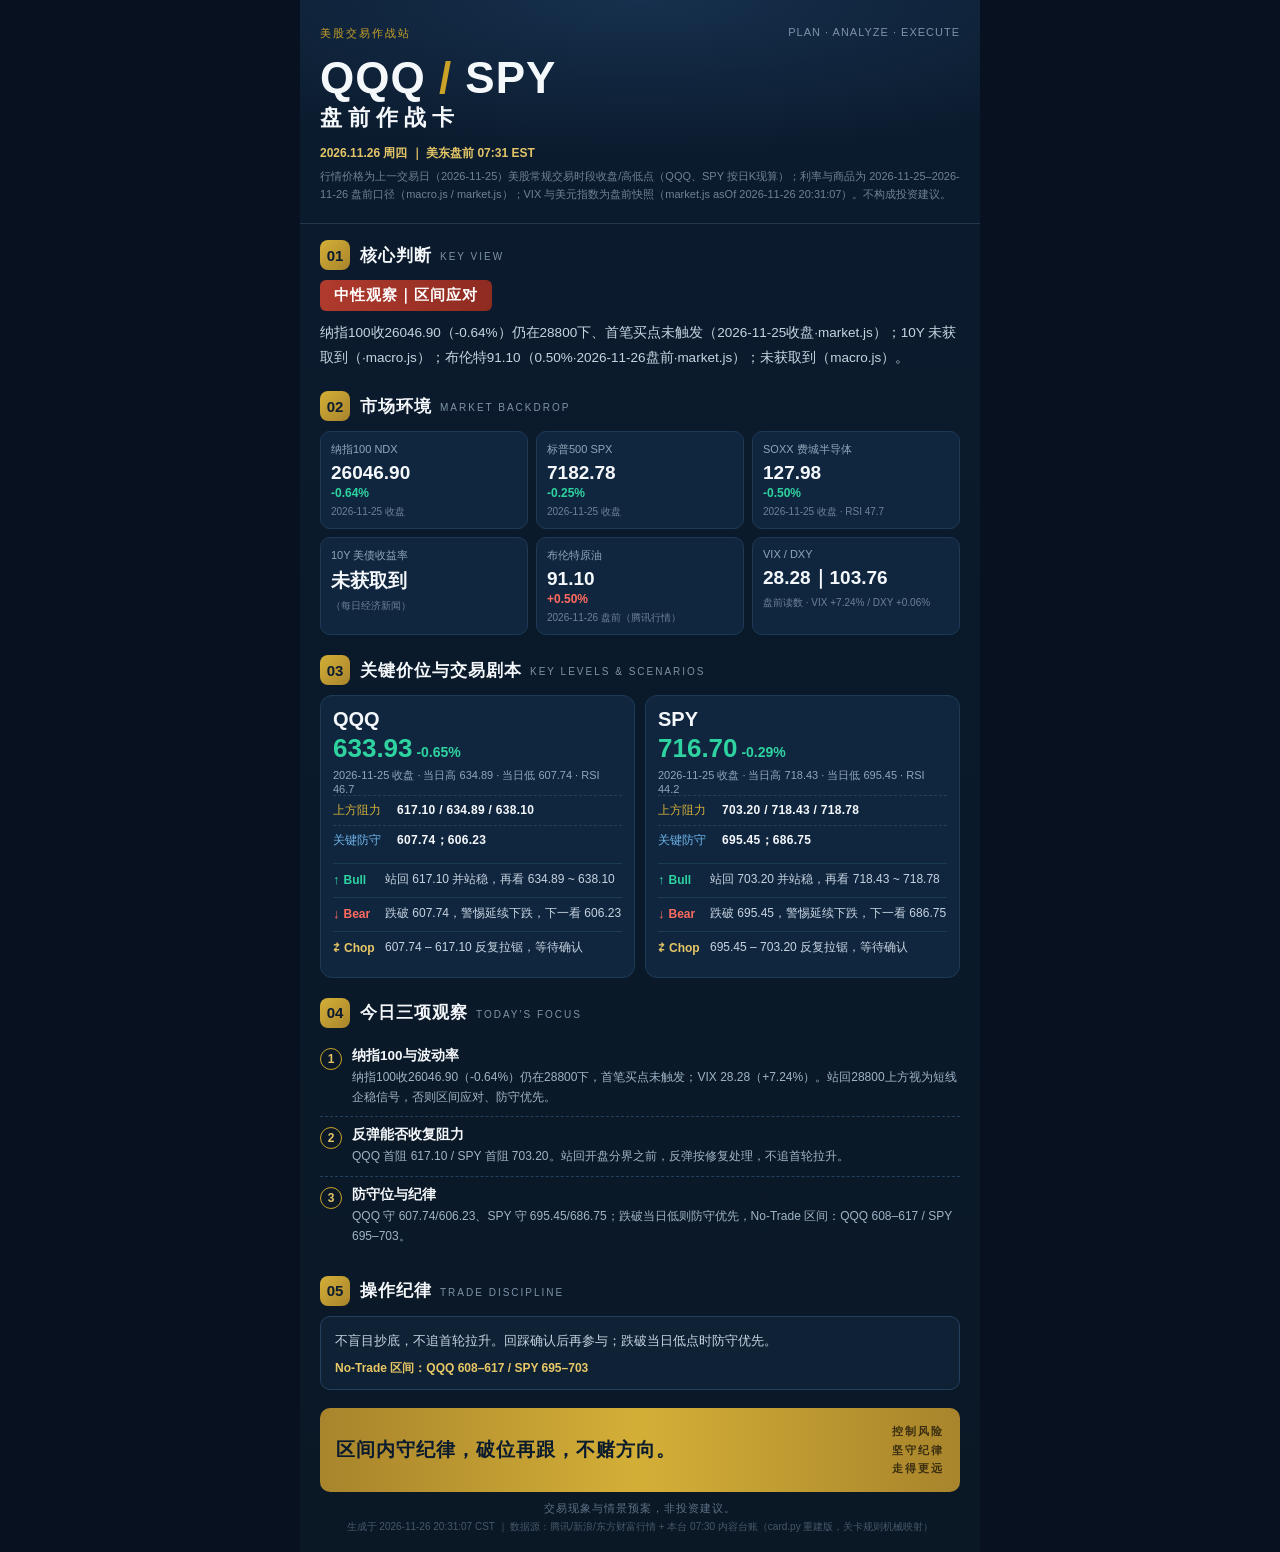
==== commit ac07b172: "data: refresh 2026-11-26T12:31:07Z" ====
--- a/card.html
+++ b/card.html
@@ -1,7 +1,7 @@
 <!DOCTYPE html>
 <html lang="zh-CN"><head><meta charset="UTF-8">
 <meta name="viewport" content="width=device-width,initial-scale=1">
-<title>QQQ / SPY 盘前作战卡 2026.11.24 周二</title>
+<title>QQQ / SPY 盘前作战卡 2026.11.26 周四</title>
 <style>
 *{margin:0;padding:0;box-sizing:border-box}
 body{background:#071120;font-family:-apple-system,BlinkMacSystemFont,"PingFang SC","Hiragino Sans GB","Microsoft YaHei",sans-serif;color:#EAF0F6}
@@ -65,35 +65,35 @@
   <div class="brand"><div>美股交易作战站</div><div class="r">PLAN · ANALYZE · EXECUTE</div></div>
   <h1>QQQ <span>/</span> SPY</h1>
   <div class="sub">盘前作战卡</div>
-  <div class="meta"><b>2026.11.24 周二 ｜ 美东盘前 09:01 EST</b></div>
-  <div class="note">行情价格为上一交易日（2026-11-23）美股常规交易时段收盘/高低点（QQQ、SPY 按日K现算）；利率与商品为 2026-11-23–2026-11-24 盘前口径（macro.js / market.js）；VIX 与美元指数为盘前快照（market.js asOf 2026-11-24 22:01:38）。不构成投资建议。</div>
+  <div class="meta"><b>2026.11.26 周四 ｜ 美东盘前 07:31 EST</b></div>
+  <div class="note">行情价格为上一交易日（2026-11-25）美股常规交易时段收盘/高低点（QQQ、SPY 按日K现算）；利率与商品为 2026-11-25–2026-11-26 盘前口径（macro.js / market.js）；VIX 与美元指数为盘前快照（market.js asOf 2026-11-26 20:31:07）。不构成投资建议。</div>
 </div>
 
 <div class="sec"><div class="st"><div class="no">01</div><div class="tt">核心判断</div><div class="en">KEY VIEW</div></div>
   <div class="tag">中性观察｜区间应对</div>
-  <div class="kv">纳指100收26746.10（+6.86%）仍在28800下、首笔买点未触发（2026-11-23收盘·market.js）；10Y 未获取到（·macro.js）；布伦特87.44（0.88%·2026-11-24盘前·market.js）；未获取到（macro.js）。</div>
+  <div class="kv">纳指100收26046.90（-0.64%）仍在28800下、首笔买点未触发（2026-11-25收盘·market.js）；10Y 未获取到（·macro.js）；布伦特91.10（0.50%·2026-11-26盘前·market.js）；未获取到（macro.js）。</div>
 </div>
 
 <div class="sec"><div class="st"><div class="no">02</div><div class="tt">市场环境</div><div class="en">MARKET BACKDROP</div></div>
-  <div class="tiles"><div class="tile"><div class="l">纳指100 NDX</div><div class="v">26746.10</div><div class="p up">+6.86%</div><div class="s">2026-11-23 收盘</div></div><div class="tile"><div class="l">标普500 SPX</div><div class="v">7237.17</div><div class="p up">+4.73%</div><div class="s">2026-11-23 收盘</div></div><div class="tile"><div class="l">SOXX 费城半导体</div><div class="v">140.22</div><div class="p up">+13.63%</div><div class="s">2026-11-23 收盘 · RSI 10.1</div></div><div class="tile"><div class="l">10Y 美债收益率</div><div class="v">未获取到</div><div class="p "></div><div class="s">（每日经济新闻）</div></div><div class="tile"><div class="l">布伦特原油</div><div class="v">87.44</div><div class="p up">+0.88%</div><div class="s">2026-11-24 盘前（腾讯行情）</div></div><div class="tile"><div class="l">VIX / DXY</div><div class="v">29.74｜103.86</div><div class="p "></div><div class="s">盘前读数 · VIX +11.76% / DXY -0.44%</div></div></div>
+  <div class="tiles"><div class="tile"><div class="l">纳指100 NDX</div><div class="v">26046.90</div><div class="p dn">-0.64%</div><div class="s">2026-11-25 收盘</div></div><div class="tile"><div class="l">标普500 SPX</div><div class="v">7182.78</div><div class="p dn">-0.25%</div><div class="s">2026-11-25 收盘</div></div><div class="tile"><div class="l">SOXX 费城半导体</div><div class="v">127.98</div><div class="p dn">-0.50%</div><div class="s">2026-11-25 收盘 · RSI 47.7</div></div><div class="tile"><div class="l">10Y 美债收益率</div><div class="v">未获取到</div><div class="p "></div><div class="s">（每日经济新闻）</div></div><div class="tile"><div class="l">布伦特原油</div><div class="v">91.10</div><div class="p up">+0.50%</div><div class="s">2026-11-26 盘前（腾讯行情）</div></div><div class="tile"><div class="l">VIX / DXY</div><div class="v">28.28｜103.76</div><div class="p "></div><div class="s">盘前读数 · VIX +7.24% / DXY +0.06%</div></div></div>
 </div>
 
 <div class="sec"><div class="st"><div class="no">03</div><div class="tt">关键价位与交易剧本</div><div class="en">KEY LEVELS &amp; SCENARIOS</div></div>
-  <div class="cols"><div class="panel"><div class="tk">QQQ</div><div class="px up">651.03<span style="font-size:14px"> +7.00%</span></div><div class="hl">2026-11-23 收盘 · 当日高 657.53 · 当日低 641.95 · RSI 42.7</div><div class="lv gold"><div class="k">上方阻力</div><div class="val">655.98 / 657.53 / 608.45</div></div><div class="lv blue"><div class="k">关键防守</div><div class="val">641.95；606.23</div></div><div class="sc"><div class="row b"><div class="lb"><span class="ar">↑</span>Bull</div><div class="tx">站回 655.98 并站稳，再看 657.53 ~ 608.45</div></div><div class="row r"><div class="lb"><span class="ar">↓</span>Bear</div><div class="tx">跌破 641.95，警惕延续下跌，下一看 606.23</div></div><div class="row c"><div class="lb"><span class="ar">⇄</span>Chop</div><div class="tx">641.95 – 655.98 反复拉锯，等待确认</div></div></div></div><div class="panel"><div class="tk">SPY</div><div class="px up">722.29<span style="font-size:14px"> +4.71%</span></div><div class="hl">2026-11-23 收盘 · 当日高 727.98 · 当日低 713.53 · RSI 41.1</div><div class="lv gold"><div class="k">上方阻力</div><div class="val">724.33 / 727.98 / 689.81</div></div><div class="lv blue"><div class="k">关键防守</div><div class="val">713.53；686.75</div></div><div class="sc"><div class="row b"><div class="lb"><span class="ar">↑</span>Bull</div><div class="tx">站回 724.33 并站稳，再看 727.98 ~ 689.81</div></div><div class="row r"><div class="lb"><span class="ar">↓</span>Bear</div><div class="tx">跌破 713.53，警惕延续下跌，下一看 686.75</div></div><div class="row c"><div class="lb"><span class="ar">⇄</span>Chop</div><div class="tx">713.53 – 724.33 反复拉锯，等待确认</div></div></div></div></div>
+  <div class="cols"><div class="panel"><div class="tk">QQQ</div><div class="px dn">633.93<span style="font-size:14px"> -0.65%</span></div><div class="hl">2026-11-25 收盘 · 当日高 634.89 · 当日低 607.74 · RSI 46.7</div><div class="lv gold"><div class="k">上方阻力</div><div class="val">617.10 / 634.89 / 638.10</div></div><div class="lv blue"><div class="k">关键防守</div><div class="val">607.74；606.23</div></div><div class="sc"><div class="row b"><div class="lb"><span class="ar">↑</span>Bull</div><div class="tx">站回 617.10 并站稳，再看 634.89 ~ 638.10</div></div><div class="row r"><div class="lb"><span class="ar">↓</span>Bear</div><div class="tx">跌破 607.74，警惕延续下跌，下一看 606.23</div></div><div class="row c"><div class="lb"><span class="ar">⇄</span>Chop</div><div class="tx">607.74 – 617.10 反复拉锯，等待确认</div></div></div></div><div class="panel"><div class="tk">SPY</div><div class="px dn">716.70<span style="font-size:14px"> -0.29%</span></div><div class="hl">2026-11-25 收盘 · 当日高 718.43 · 当日低 695.45 · RSI 44.2</div><div class="lv gold"><div class="k">上方阻力</div><div class="val">703.20 / 718.43 / 718.78</div></div><div class="lv blue"><div class="k">关键防守</div><div class="val">695.45；686.75</div></div><div class="sc"><div class="row b"><div class="lb"><span class="ar">↑</span>Bull</div><div class="tx">站回 703.20 并站稳，再看 718.43 ~ 718.78</div></div><div class="row r"><div class="lb"><span class="ar">↓</span>Bear</div><div class="tx">跌破 695.45，警惕延续下跌，下一看 686.75</div></div><div class="row c"><div class="lb"><span class="ar">⇄</span>Chop</div><div class="tx">695.45 – 703.20 反复拉锯，等待确认</div></div></div></div></div>
 </div>
 
 <div class="sec"><div class="st"><div class="no">04</div><div class="tt">今日三项观察</div><div class="en">TODAY'S FOCUS</div></div>
-  <div class="obs"><div class="n">1</div><div><div class="t">纳指100与波动率</div><div class="d">纳指100收26746.10（+6.86%）仍在28800下，首笔买点未触发；VIX 29.74（+11.76%）。站回28800上方视为短线企稳信号，否则区间应对、防守优先。</div></div></div><div class="obs"><div class="n">2</div><div><div class="t">反弹能否收复阻力</div><div class="d">QQQ 首阻 655.98 / SPY 首阻 724.33。站回开盘分界之前，反弹按修复处理，不追首轮拉升。</div></div></div><div class="obs"><div class="n">3</div><div><div class="t">防守位与纪律</div><div class="d">QQQ 守 641.95/606.23、SPY 守 713.53/686.75；跌破当日低则防守优先，No-Trade 区间：QQQ 642–656 / SPY 714–724。</div></div></div>
+  <div class="obs"><div class="n">1</div><div><div class="t">纳指100与波动率</div><div class="d">纳指100收26046.90（-0.64%）仍在28800下，首笔买点未触发；VIX 28.28（+7.24%）。站回28800上方视为短线企稳信号，否则区间应对、防守优先。</div></div></div><div class="obs"><div class="n">2</div><div><div class="t">反弹能否收复阻力</div><div class="d">QQQ 首阻 617.10 / SPY 首阻 703.20。站回开盘分界之前，反弹按修复处理，不追首轮拉升。</div></div></div><div class="obs"><div class="n">3</div><div><div class="t">防守位与纪律</div><div class="d">QQQ 守 607.74/606.23、SPY 守 695.45/686.75；跌破当日低则防守优先，No-Trade 区间：QQQ 608–617 / SPY 695–703。</div></div></div>
 </div>
 
 <div class="sec"><div class="st"><div class="no">05</div><div class="tt">操作纪律</div><div class="en">TRADE DISCIPLINE</div></div>
   <div class="disc">
     <div class="p1">不盲目抄底，不追首轮拉升。回踩确认后再参与；跌破当日低点时防守优先。</div>
-    <div class="nt">No-Trade 区间：QQQ 642–656 / SPY 714–724</div>
+    <div class="nt">No-Trade 区间：QQQ 608–617 / SPY 695–703</div>
   </div>
 </div>
 
 <div class="banner"><div class="big">区间内守纪律，破位再跟，不赌方向。</div><div class="side">控制风险<br>坚守纪律<br>走得更远</div></div>
 <div class="foot-note">交易现象与情景预案，非投资建议。</div>
-<div class="gen">生成于 2026-11-24 22:01:38 CST ｜ 数据源：腾讯/新浪/东方财富行情 + 本台 07:30 内容台账（card.py 重建版，关卡规则机械映射）</div>
+<div class="gen">生成于 2026-11-26 20:31:07 CST ｜ 数据源：腾讯/新浪/东方财富行情 + 本台 07:30 内容台账（card.py 重建版，关卡规则机械映射）</div>
 </div></body></html>
